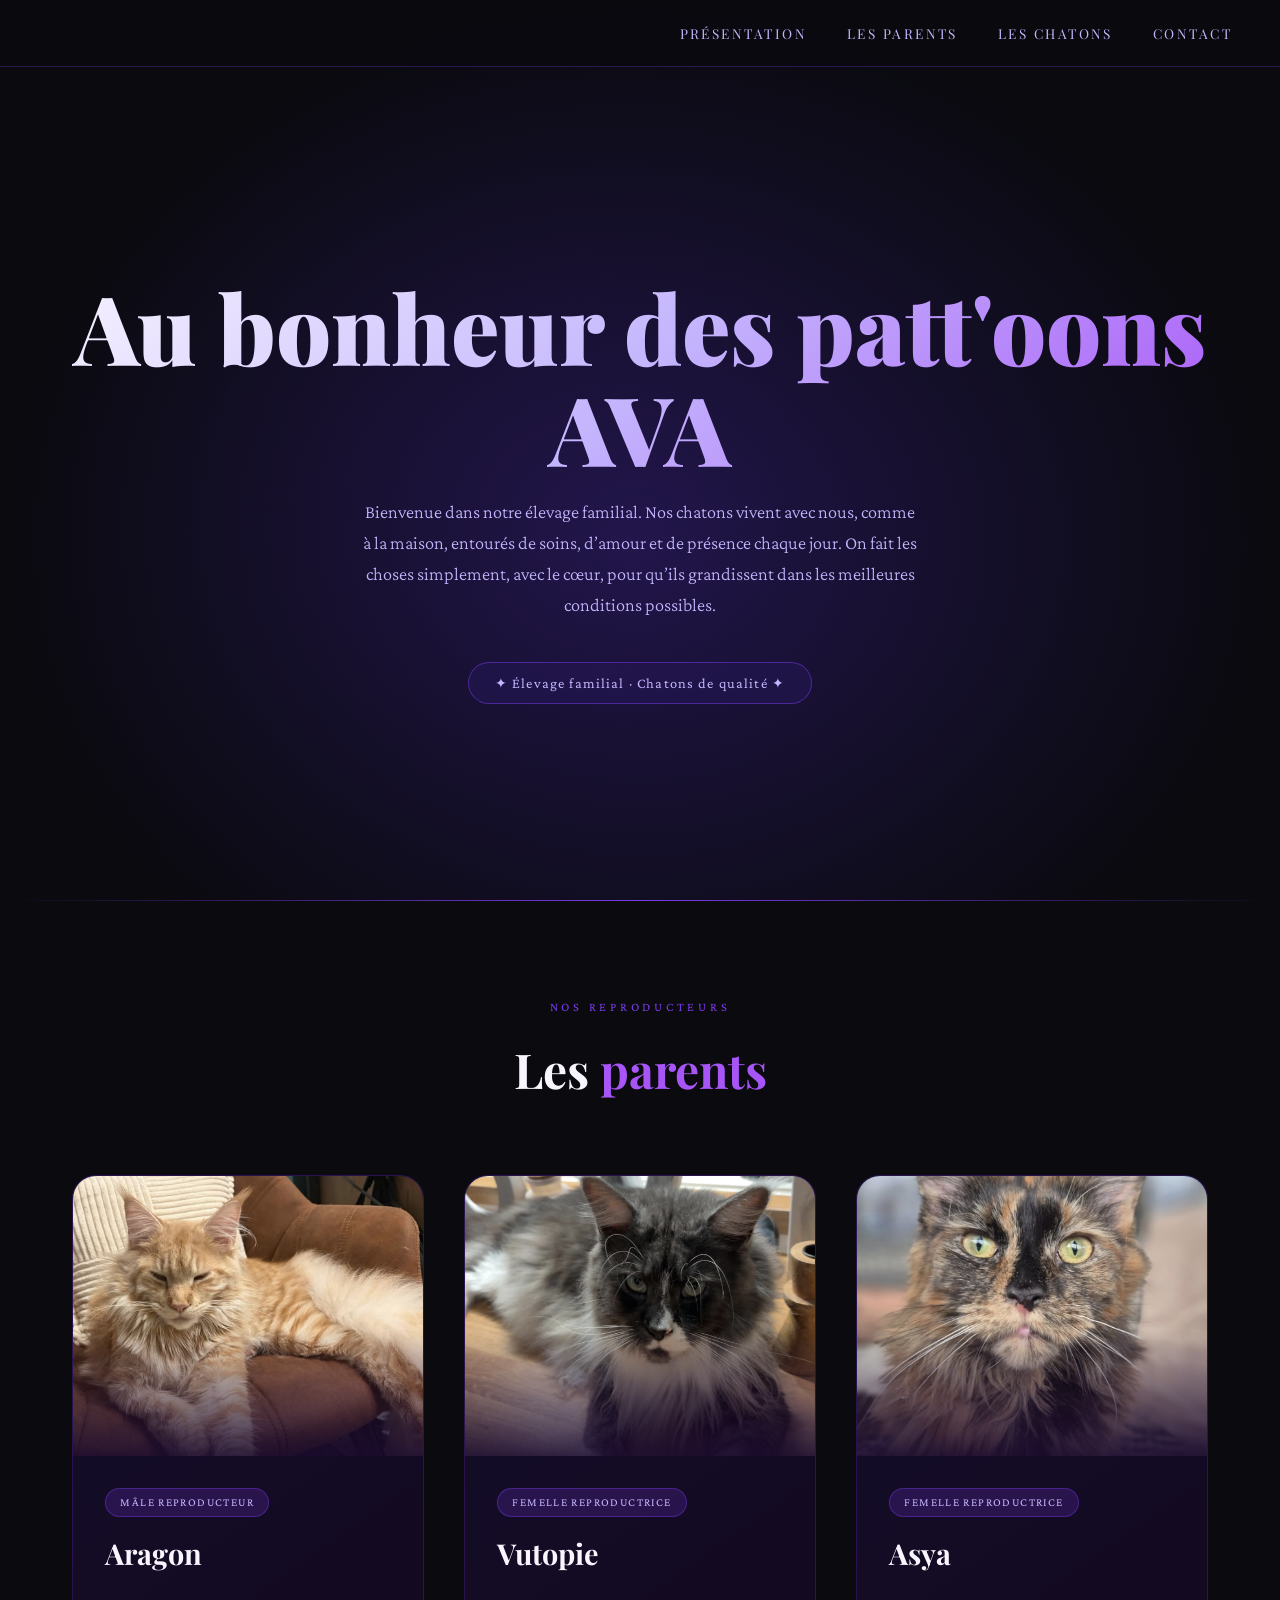
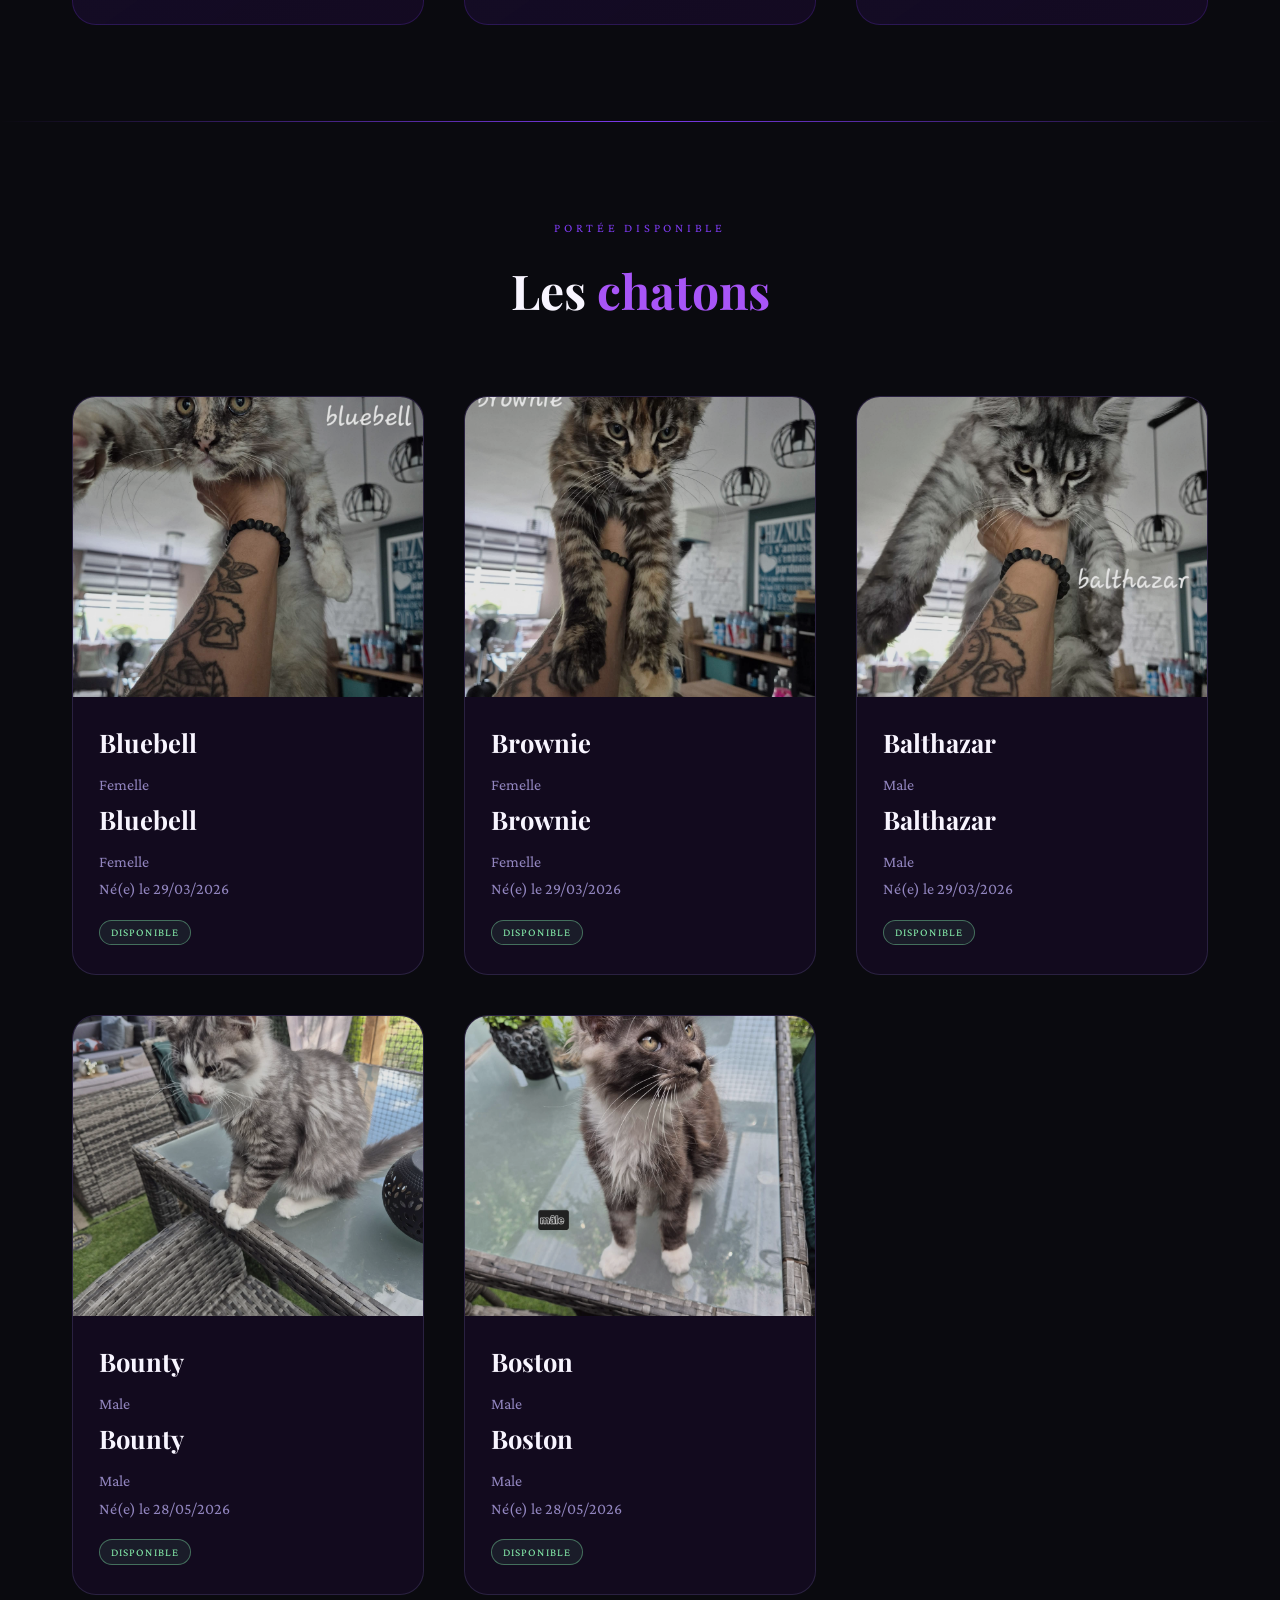
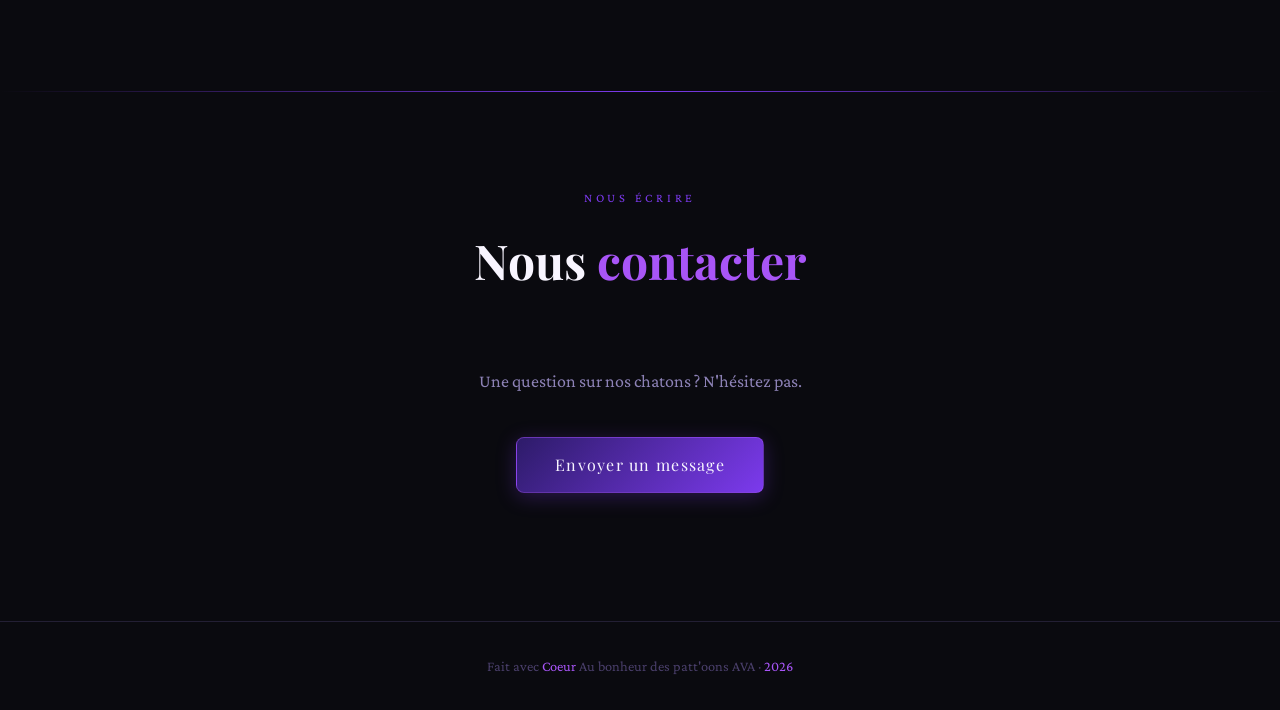
==== index.html @ d64a0ed8 "modif client" ====
<!DOCTYPE html>
<html lang="fr">
<head>
  <meta charset="utf-8">
  <meta name="viewport" content="width=device-width, initial-scale=1.0">
  <title>Au bonheur des patt'oons AVA</title>

  <link href="https://fonts.googleapis.com/css2?family=Playfair+Display:wght@700;900&family=Crimson+Pro:wght@300;400;600&display=swap" rel="stylesheet">
  <link rel="stylesheet" href="style.css">
</head>

<body>

  <header>
    <nav>
      <ul>
        <li><a href="#presentation">Présentation</a></li>
        <li><a href="#parents">Les parents</a></li>
        <li><a href="#chatons">Les chatons</a></li>
        <li><a href="#contact">Contact</a></li>
      </ul>
    </nav>
  </header>

  <section id="presentation" class="hero">
    <div class="hero-emoji"></div>
    <h1>Au bonheur des patt'oons AVA</h1>
    <p>Bienvenue dans notre élevage familial. Nos chatons vivent avec nous, comme à la maison, entourés de soins, d’amour et de présence chaque jour.
      On fait les choses simplement, avec le cœur, pour qu’ils grandissent dans les meilleures conditions possibles.</p>
    <div class="hero-badge">✦ Élevage familial · Chatons de qualité ✦</div>
  </section>

  <div class="separateur"></div>

  <section id="parents">
    <div class="section-wrapper">
      <div class="section-titre">
        <span class="eyebrow">Nos reproducteurs</span>
        <h2>Les <span>parents</span></h2>
      </div>

      <div class="grille-parents">

        <article class="card-parent">
          <div class="photo">
            <img src="images/aragon.jpg" alt="Aragon">
          </div>
          <div class="infos">
            <span class="badge-role">Mâle reproducteur</span>
            <h3>Aragon</h3>
          </div>
        </article>

        <article class="card-parent">
          <div class="photo">
            <img src="images/vutopie.jpg" alt="Vutopie">
          </div>
          <div class="infos">
            <span class="badge-role">Femelle reproductrice</span>
            <h3>Vutopie</h3>
          </div>
        </article>

        <article class="card-parent">
          <div class="photo">
            <img src="images/asya.jpg" alt="Asya">
          </div>
          <div class="infos">
            <span class="badge-role">Femelle reproductrice</span>
            <h3>Asya</h3>
          </div>
        </article>

      </div>
    </div>
  </section>

  <div class="separateur"></div>

  <section id="chatons">
    <div class="section-wrapper">
      <div class="section-titre">
        <span class="eyebrow">Portée disponible</span>
        <h2>Les <span>chatons</span></h2>
      </div>

      <div class="grille-chatons" id="chatons-container"></div>

    </div>
  </section>

  <div class="separateur"></div>

  <section id="contact">
    <div class="section-contact">
      <div class="section-titre">
        <span class="eyebrow">Nous écrire</span>
        <h2>Nous <span>contacter</span></h2>
      </div>

      <p>Une question sur nos chatons ? N'hésitez pas.</p>

      <a href="https://www.facebook.com/nessafitgirl" class="btn">
        Envoyer un message
      </a>
    </div>
  </section>

  <footer>
    Fait avec <span>Coeur</span> Au bonheur des patt'oons AVA · <span>2026</span>
    
  </footer>

 
  <script>
    fetch("./content/chatons.json")
      .then(res => {
        if (!res.ok) {
          throw new Error("Erreur HTTP : " + res.status);
        }
        return res.json();
      })
      .then(data => {

        console.log("JSON OK :", data);

        const container = document.getElementById("chatons-container");

        data.forEach(chaton => {

          container.innerHTML += `
            <article class="card-chaton">
              <div class="photo">
                <img src="${chaton.image}" alt="${chaton.nom}">
              </div>

              <div class="infos">
                <h3>${chaton.nom}</h3>

                <p class="genre">
                  ${chaton.sexe ? chaton.sexe : "Inconnu"}
                </p>
                <h3>${chaton.nom}</h3>

              <p class="genre">
                 ${chaton.sexe ? chaton.sexe : "Inconnu"}
              </p>

                <p class="date-naissance">
                Né(e) le ${chaton["datedenaissance"]}
              </p>

                <span class="badge-dispo ${chaton.statut === 'Disponible' ? 'disponible' : 'reserve'}">
                  ${chaton.statut}
                </span>
              </div>
            </article>
          `;
        });

      })
      .catch(err => {
        console.error("FETCH ERROR :", err);
      });
  </script>

</body>
</html>
---- style.css ----
:root {
  --noir: #0a0a0f;
  --violet-profond: #1a0a2e;
  --violet-mid: #2d1b69;
  --violet-vif: #7c3aed;
  --violet-clair: #a855f7;
  --violet-pale: #c4b5fd;
  --blanc: #f8f5ff;
  --gris-violet: #4a3f6b;
}

* { margin: 0; padding: 0; box-sizing: border-box; }

body {
  background-color: var(--noir);
  color: var(--blanc);
  font-family: 'Crimson Pro', serif;
  font-size: 18px;
  line-height: 1.7;
  overflow-x: hidden;
}


header {
  position: fixed;
  top: 0;
  width: 100%;
  z-index: 100;
  background: rgba(10,10,15,0.88);
  backdrop-filter: blur(12px);
  border-bottom: 1px solid rgba(124,58,237,0.3);

  padding: 1.1rem 3rem;
}

nav ul {
  list-style: none;
  display: flex;
  gap: 2.5rem;
  justify-content: flex-end;
}

nav a {
  color: var(--violet-pale);
  text-decoration: none;
  font-family: 'Playfair Display', serif;
  font-size: 0.85rem;
  letter-spacing: 0.18em;
  text-transform: uppercase;
  transition: color 0.3s;
  position: relative;
}

nav a::after {
  content: '';
  position: absolute;
  bottom: -4px; left: 0;
  width: 0; height: 1px;
  background: var(--violet-vif);
  transition: width 0.3s;
}

nav a:hover { color: var(--blanc); }
nav a:hover::after { width: 100%; }


.hero {
  min-height: 100vh;
  display: flex;
  flex-direction: column;
  align-items: center;
  justify-content: center;
  text-align: center;
  padding: 8rem 2rem 4rem;
  background:
    radial-gradient(ellipse at 50% 60%, rgba(45,27,105,0.65) 0%, var(--noir) 70%),
    radial-gradient(circle at 20% 30%, rgba(124,58,237,0.12) 0%, transparent 50%);
}

.hero-emoji {
  font-size: 3rem;
  margin-bottom: 1rem;
  animation: float 3s ease-in-out infinite;
}

@keyframes float {
  0%, 100% { transform: translateY(0); }
  50%       { transform: translateY(-10px); }
}

.hero h1 {
  font-family: 'Playfair Display', serif;
  font-size: clamp(2.8rem, 8vw, 6rem);
  font-weight: 900;
  line-height: 1.05;
  background: linear-gradient(135deg, var(--blanc) 0%, var(--violet-pale) 50%, var(--violet-clair) 100%);
  -webkit-background-clip: text;
  -webkit-text-fill-color: transparent;
  background-clip: text;
  margin-bottom: 1.2rem;
}

.hero p {
  max-width: 560px;
  color: var(--violet-pale);
  font-weight: 300;
  font-size: 1.15rem;
  margin-bottom: 2.5rem;
}

.hero-badge {
  border: 1px solid rgba(124,58,237,0.5);
  background: rgba(45,27,105,0.35);
  padding: 0.5rem 1.6rem;
  border-radius: 2rem;
  font-size: 0.9rem;
  color: var(--violet-pale);
  letter-spacing: 0.08em;
}


.separateur {
  width: 100%;
  height: 1px;
  background: linear-gradient(90deg, transparent, var(--violet-vif), transparent);
}


.section-wrapper {
  max-width: 1200px;
  margin: 0 auto;
  padding: 6rem 2rem;
}

.section-titre {
  text-align: center;
  margin-bottom: 4rem;
}

.eyebrow {
  display: block;
  font-size: 0.78rem;
  letter-spacing: 0.3em;
  text-transform: uppercase;
  color: var(--violet-vif);
  margin-bottom: 0.7rem;
}

.section-titre h2 {
  font-family: 'Playfair Display', serif;
  font-size: clamp(2rem, 4vw, 3rem);
  color: var(--blanc);
}

.section-titre h2 span { color: var(--violet-clair); }


.grille-parents {
  display: grid;
  grid-template-columns: repeat(auto-fit, minmax(320px, 1fr));
  gap: 2.5rem;
}
.photo {
  display: flex;
  justify-content: center;
  align-items: center;
  overflow: hidden;
}

.photo img {
  width: 100%;
  height: 100%;
  object-fit: cover;
  display: block;
}


.card-parent {
  background: linear-gradient(145deg, rgba(45,27,105,0.3), rgba(26,10,46,0.6));
  border: 1px solid rgba(124,58,237,0.22);
  border-radius: 1.5rem;
  overflow: hidden;
  transition: transform 0.4s, border-color 0.4s, box-shadow 0.4s;
  position: relative;
}

.card-parent::before {
  content: '';
  position: absolute;
  top: 0; left: 0; right: 0;
  height: 3px;
  background: linear-gradient(90deg, var(--violet-vif), var(--violet-clair), var(--violet-vif));
  opacity: 0;
  transition: opacity 0.4s;
}

.card-parent:hover {
  transform: translateY(-8px);
  border-color: rgba(168,85,247,0.5);
  box-shadow: 0 20px 60px rgba(124,58,237,0.22);
}

.card-parent:hover::before { opacity: 1; }

.card-parent .photo {
  width: 100%;
  height: 280px;
  overflow: hidden;
  position: relative;
}

.card-parent .photo img {
  width: 100%; height: 100%;
  object-fit: cover;
  transition: transform 0.6s, filter 0.6s;
  filter: saturate(0.8);
}

.card-parent:hover .photo img {
  transform: scale(1.06);
  filter: saturate(1);
}

.card-parent .photo::after {
  content: '';
  position: absolute;
  bottom: 0; left: 0; right: 0;
  height: 45%;
  background: linear-gradient(to top, rgba(26,10,46,0.9), transparent);
}

.card-parent .infos {
  padding: 1.8rem 2rem 2.2rem;
}

.badge-role {
  display: inline-block;
  background: rgba(124,58,237,0.2);
  border: 1px solid rgba(124,58,237,0.4);
  color: var(--violet-pale);
  font-size: 0.72rem;
  letter-spacing: 0.12em;
  text-transform: uppercase;
  padding: 0.25rem 0.9rem;
  border-radius: 2rem;
  margin-bottom: 0.7rem;
}

.card-parent h3 {
  font-family: 'Playfair Display', serif;
  font-size: 1.8rem;
  color: var(--blanc);
  margin-bottom: 0.7rem;
}

.card-parent p {
  color: rgba(196,181,253,0.72);
  font-size: 1rem;
  font-weight: 300;
}

/* GRILLE CHATONS */
.grille-chatons {
  display: grid;
  grid-template-columns: repeat(auto-fit, minmax(300px, 1fr));
  gap: 2.5rem;
}

/* CARD CHATON */
.card-chaton {
  background: rgba(26,10,46,0.5);
  border: 1px solid rgba(74,63,107,0.45);
  border-radius: 1.5rem;
  overflow: hidden;
  transition: transform 0.35s, border-color 0.35s, box-shadow 0.35s;
}

.card-chaton:hover {
  transform: translateY(-6px) scale(1.02);
  border-color: rgba(124,58,237,0.5);
  box-shadow: 0 14px 40px rgba(124,58,237,0.18);
}

.card-chaton .photo {
  width: 100%;
  height: 300px;
  overflow: hidden;
}

.card-chaton .photo img {
  width: 100%;
  height: 100%;
  object-fit: cover;
  transition: transform 0.5s, filter 0.5s;
  filter: saturate(0.75) brightness(0.9);
}

.card-chaton:hover .photo img {
  transform: scale(1.09);
  filter: saturate(1) brightness(1);
}

.card-chaton .infos {
  padding: 1.5rem 1.6rem 1.8rem;
}

.card-chaton h3 {
  font-family: 'Playfair Display', serif;
  font-size: 1.6rem;
  color: var(--blanc);
  margin-bottom: 0.4rem;
}

.card-chaton .genre {
  color: rgba(196,181,253,0.72);
  font-size: 1rem;
}

.card-chaton .date-naissance {
  color: rgba(196,181,253,0.72);
  font-size: 1rem;
  margin-bottom: 0.8rem;
}

.badge-dispo {
  display: inline-block;
  font-size: 0.7rem;
  letter-spacing: 0.1em;
  text-transform: uppercase;
  padding: 0.15rem 0.7rem;
  border-radius: 2rem;
  border: 1px solid;
}

.badge-dispo.disponible {
  color: #86efac;
  border-color: rgba(134,239,172,0.4);
  background: rgba(134,239,172,0.08);
}

.badge-dispo.reserve {
  color: var(--violet-pale);
  border-color: rgba(196,181,253,0.3);
  background: rgba(124,58,237,0.1);
}

/* CONTACT */
.section-contact {
  text-align: center;
  max-width: 620px;
  margin: 0 auto;
  padding: 6rem 2rem 8rem;
}

.section-contact p {
  color: rgba(196,181,253,0.7);
  margin-bottom: 2.5rem;
}

.btn {
  display: inline-block;
  padding: 0.85rem 2.4rem;
  background: linear-gradient(135deg, var(--violet-mid), var(--violet-vif));
  color: var(--blanc);
  text-decoration: none;
  font-family: 'Playfair Display', serif;
  font-size: 1rem;
  letter-spacing: 0.08em;
  border-radius: 0.5rem;
  border: 1px solid rgba(168,85,247,0.4);
  transition: all 0.3s;
  box-shadow: 0 4px 20px rgba(124,58,237,0.28);
}

.btn:hover {
  background: linear-gradient(135deg, var(--violet-vif), var(--violet-clair));
  box-shadow: 0 8px 30px rgba(124,58,237,0.45);
  transform: translateY(-2px);
}

/* FOOTER */
footer {
  border-top: 1px solid rgba(74,63,107,0.4);
  text-align: center;
  padding: 2rem;
  color: var(--gris-violet);
  font-size: 0.9rem;
}

footer span { color: var(--violet-clair); }


@media (max-width: 768px) {

  /* HEADER */
  header {
    padding: 0.8rem 1rem;
  }

  nav ul {
    justify-content: center;
    flex-wrap: wrap;
    gap: 0.8rem 1.2rem;
  }

  nav a {
    font-size: 0.7rem;
    letter-spacing: 0.1em;
  }


  /* HERO */
  .hero {
    min-height: 100svh;
    padding: 7rem 1.2rem 3rem;
  }

  .hero h1 {
    font-size: clamp(2.3rem, 11vw, 4rem);
  }

  .hero p {
    max-width: 100%;
    font-size: 1rem;
    line-height: 1.6;
  }

  .hero-badge {
    font-size: 0.75rem;
    padding: 0.45rem 1rem;
  }


  /* SECTIONS */
  .section-wrapper {
    padding: 4rem 1.2rem;
  }

  .section-titre {
    margin-bottom: 2.5rem;
  }

  .section-titre h2 {
    font-size: 2.2rem;
  }


  /* PARENTS */
  .grille-parents {
    grid-template-columns: 1fr;
    gap: 1.8rem;
  }

  .card-parent .photo {
    height: 280px;
  }

  .card-parent .infos {
    padding: 1.4rem 1.5rem 1.7rem;
  }


  /* CHATONS */
  .grille-chatons {
    grid-template-columns: 1fr;
    gap: 2rem;
  }

  .card-chaton {
    width: 100%;
  }

  .card-chaton .photo {
    height: 300px;
  }

  .card-chaton .infos {
    padding: 1.4rem 1.5rem 1.7rem;
  }

  .card-chaton h3 {
    font-size: 1.5rem;
  }


  /* CONTACT */
  .section-contact {
    padding: 4rem 1.2rem 6rem;
  }

  .section-contact p {
    font-size: 1rem;
  }

  .btn {
    width: 100%;
    max-width: 320px;
    padding: 0.85rem 1.5rem;
  }


  /* FOOTER */
  footer {
    padding: 1.5rem 1rem;
    font-size: 0.8rem;
  }
}
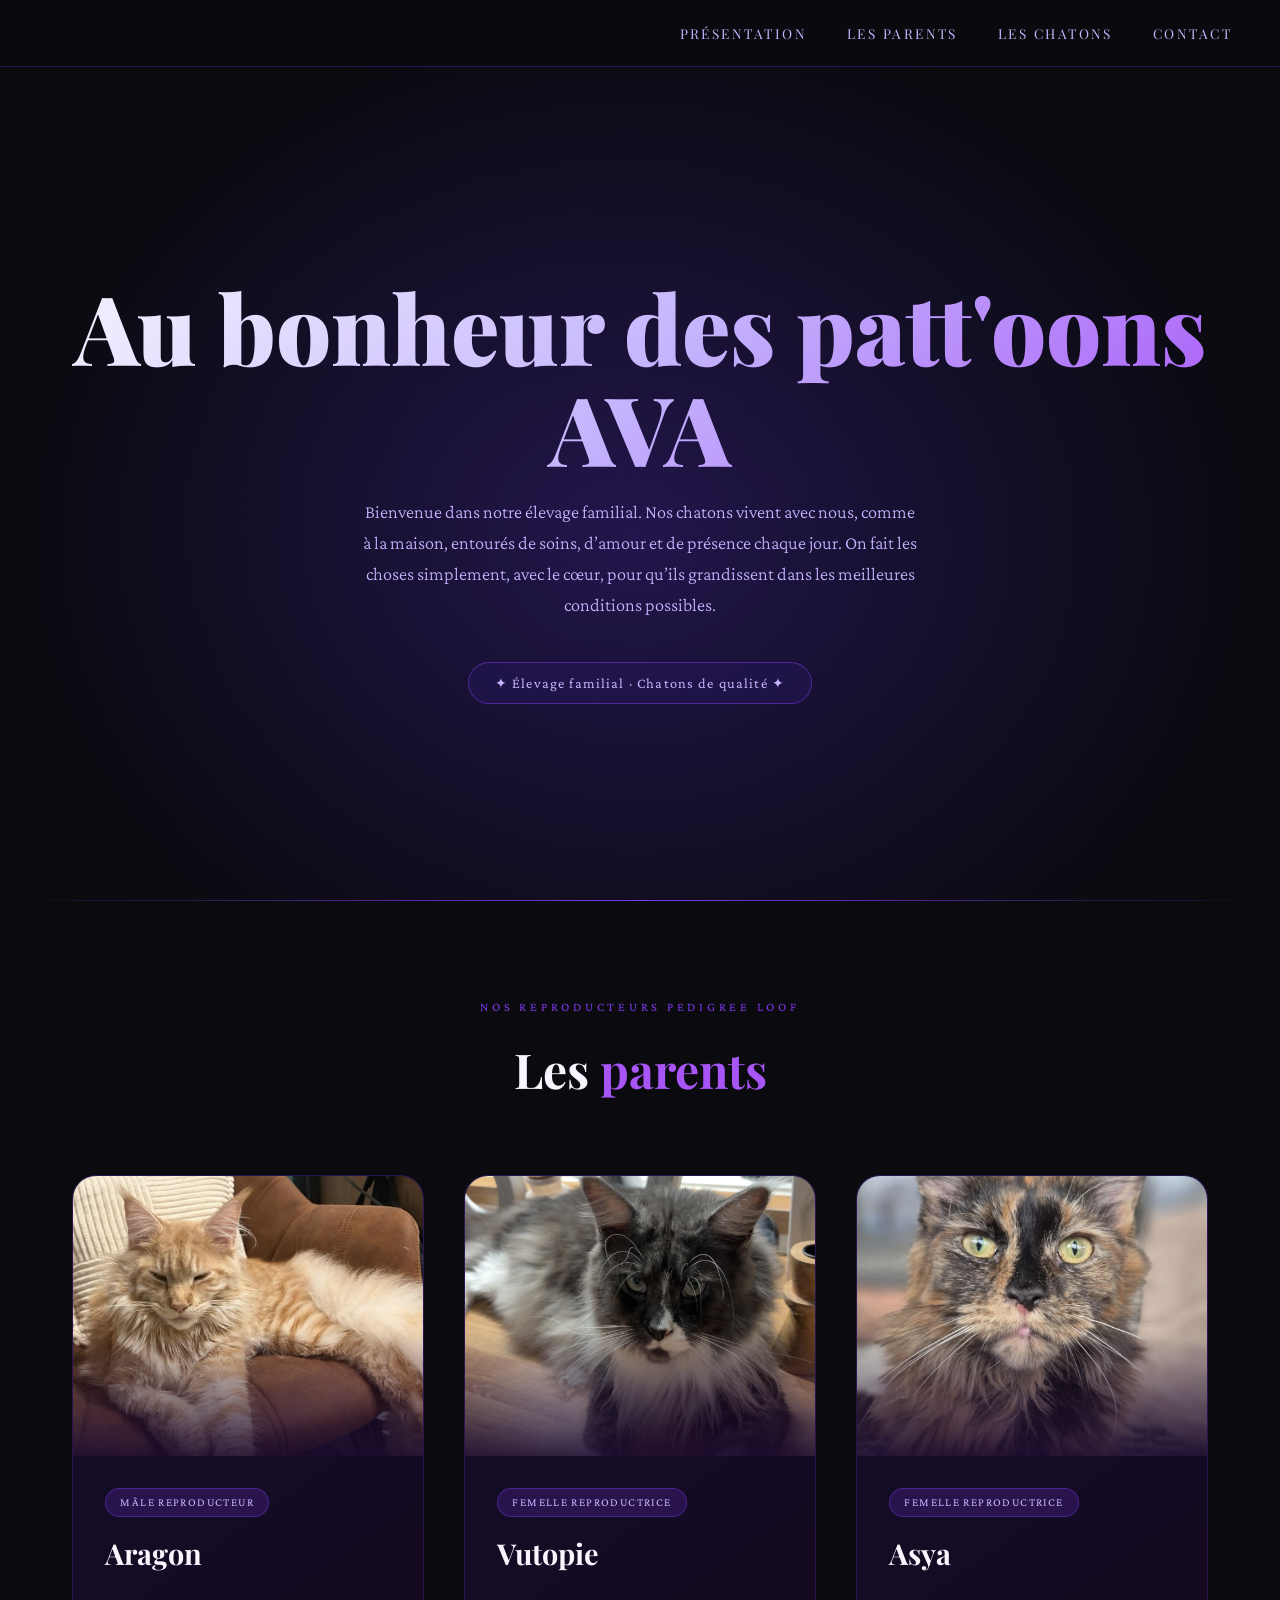
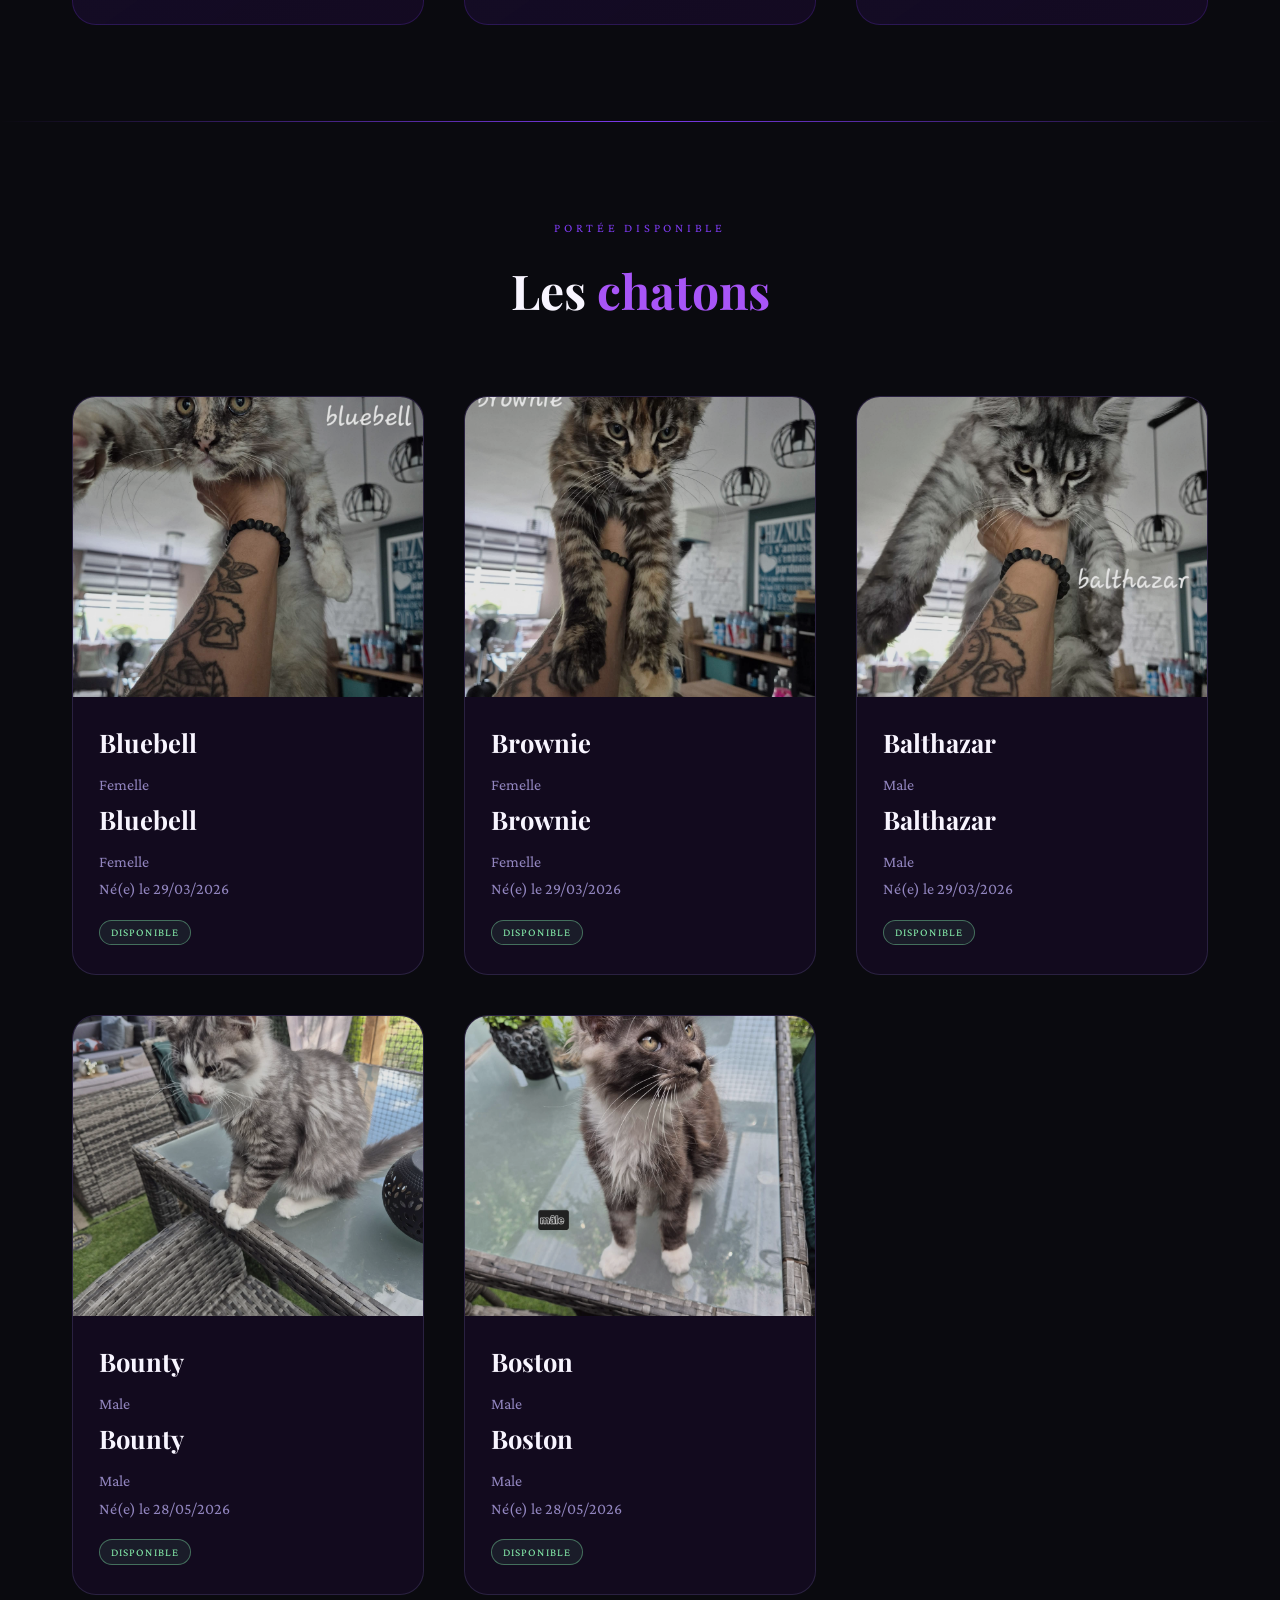
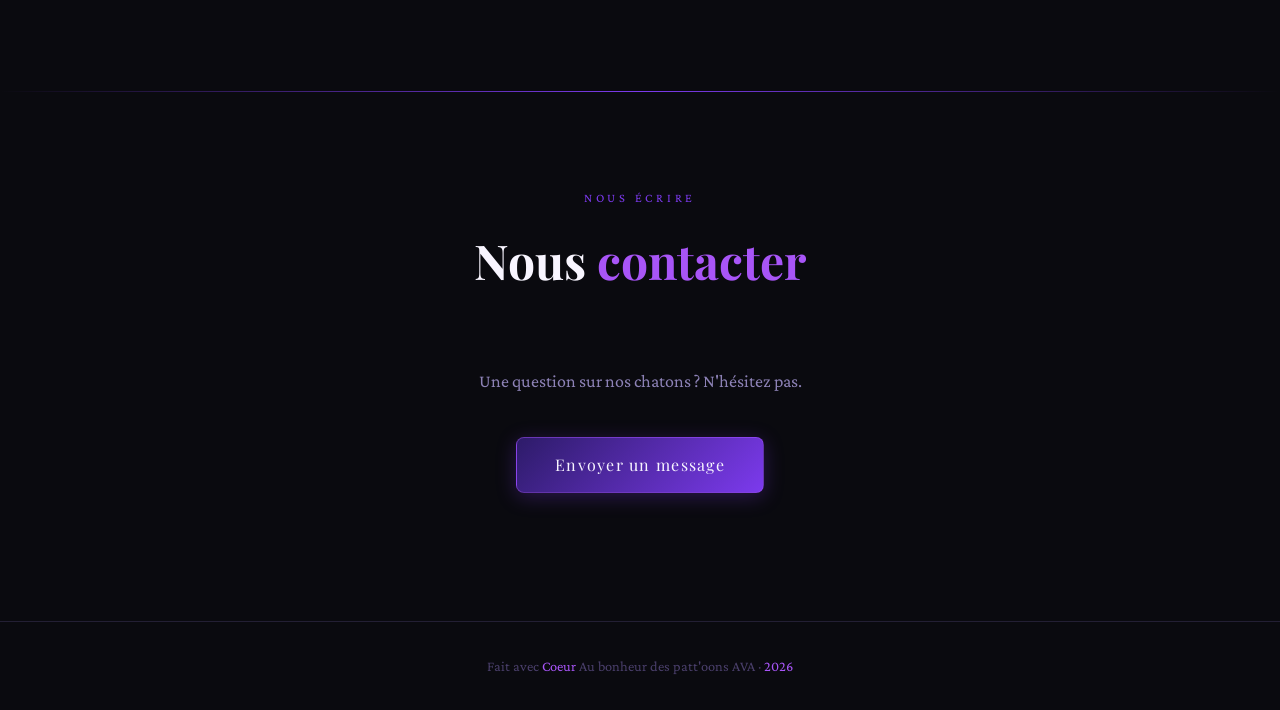
==== commit 2fcc08e1: "ajout du pedigree loof" ====
--- a/index.html
+++ b/index.html
@@ -35,7 +35,7 @@
   <section id="parents">
     <div class="section-wrapper">
       <div class="section-titre">
-        <span class="eyebrow">Nos reproducteurs</span>
+        <span class="eyebrow">Nos reproducteurs pedigree LOOF</span>
         <h2>Les <span>parents</span></h2>
       </div>
 
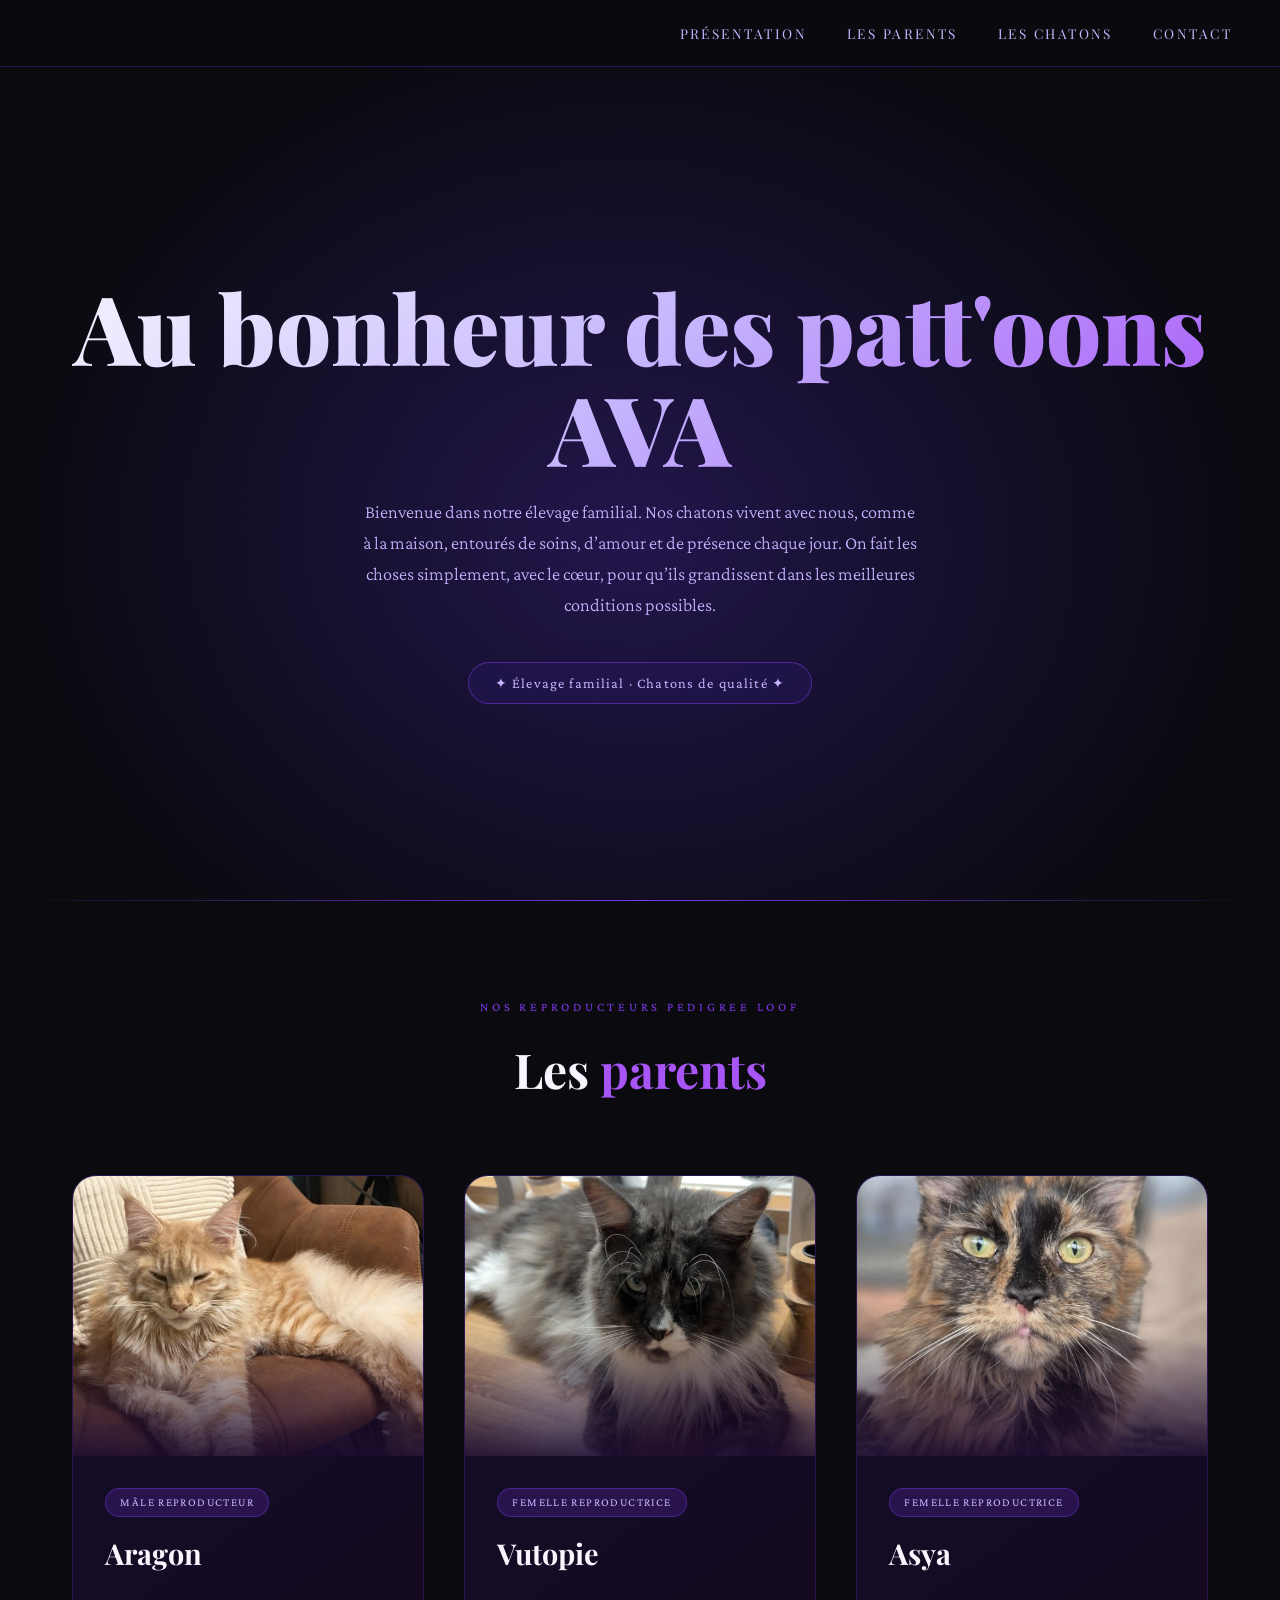
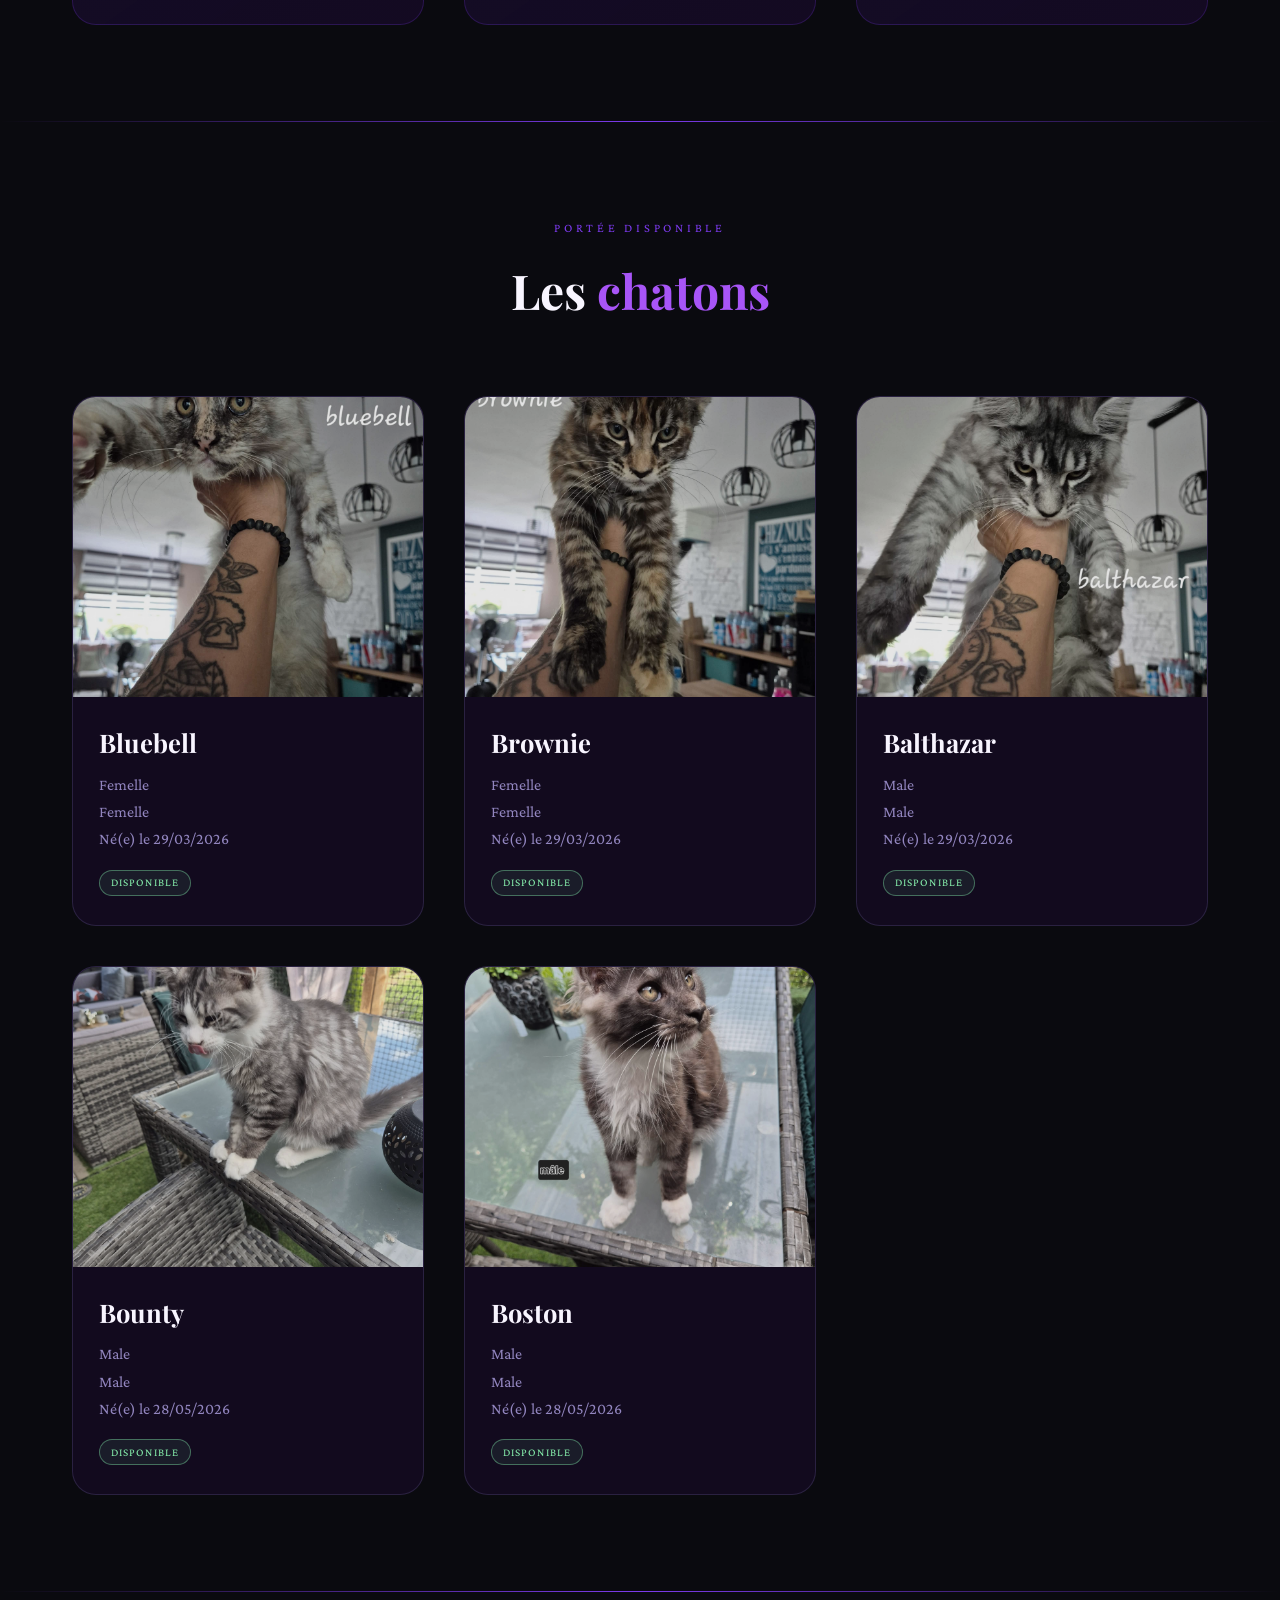
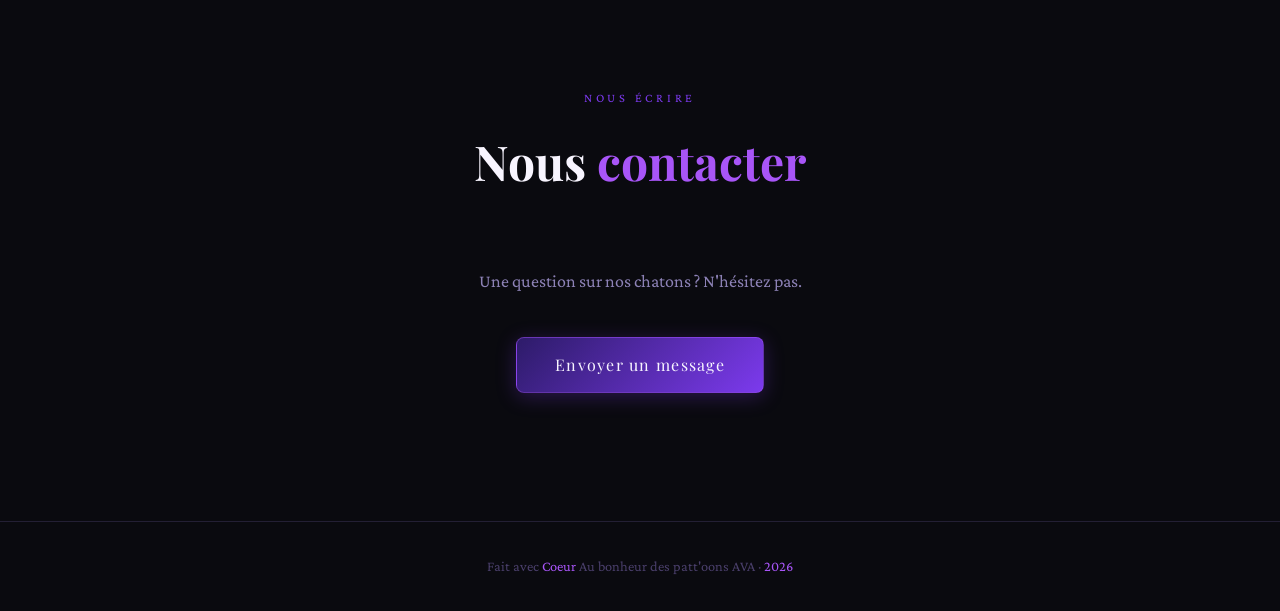
==== commit 62060676: "rectification" ====
--- a/index.html
+++ b/index.html
@@ -140,7 +140,7 @@
                 <p class="genre">
                   ${chaton.sexe ? chaton.sexe : "Inconnu"}
                 </p>
-                <h3>${chaton.nom}</h3>
+                
 
               <p class="genre">
                  ${chaton.sexe ? chaton.sexe : "Inconnu"}
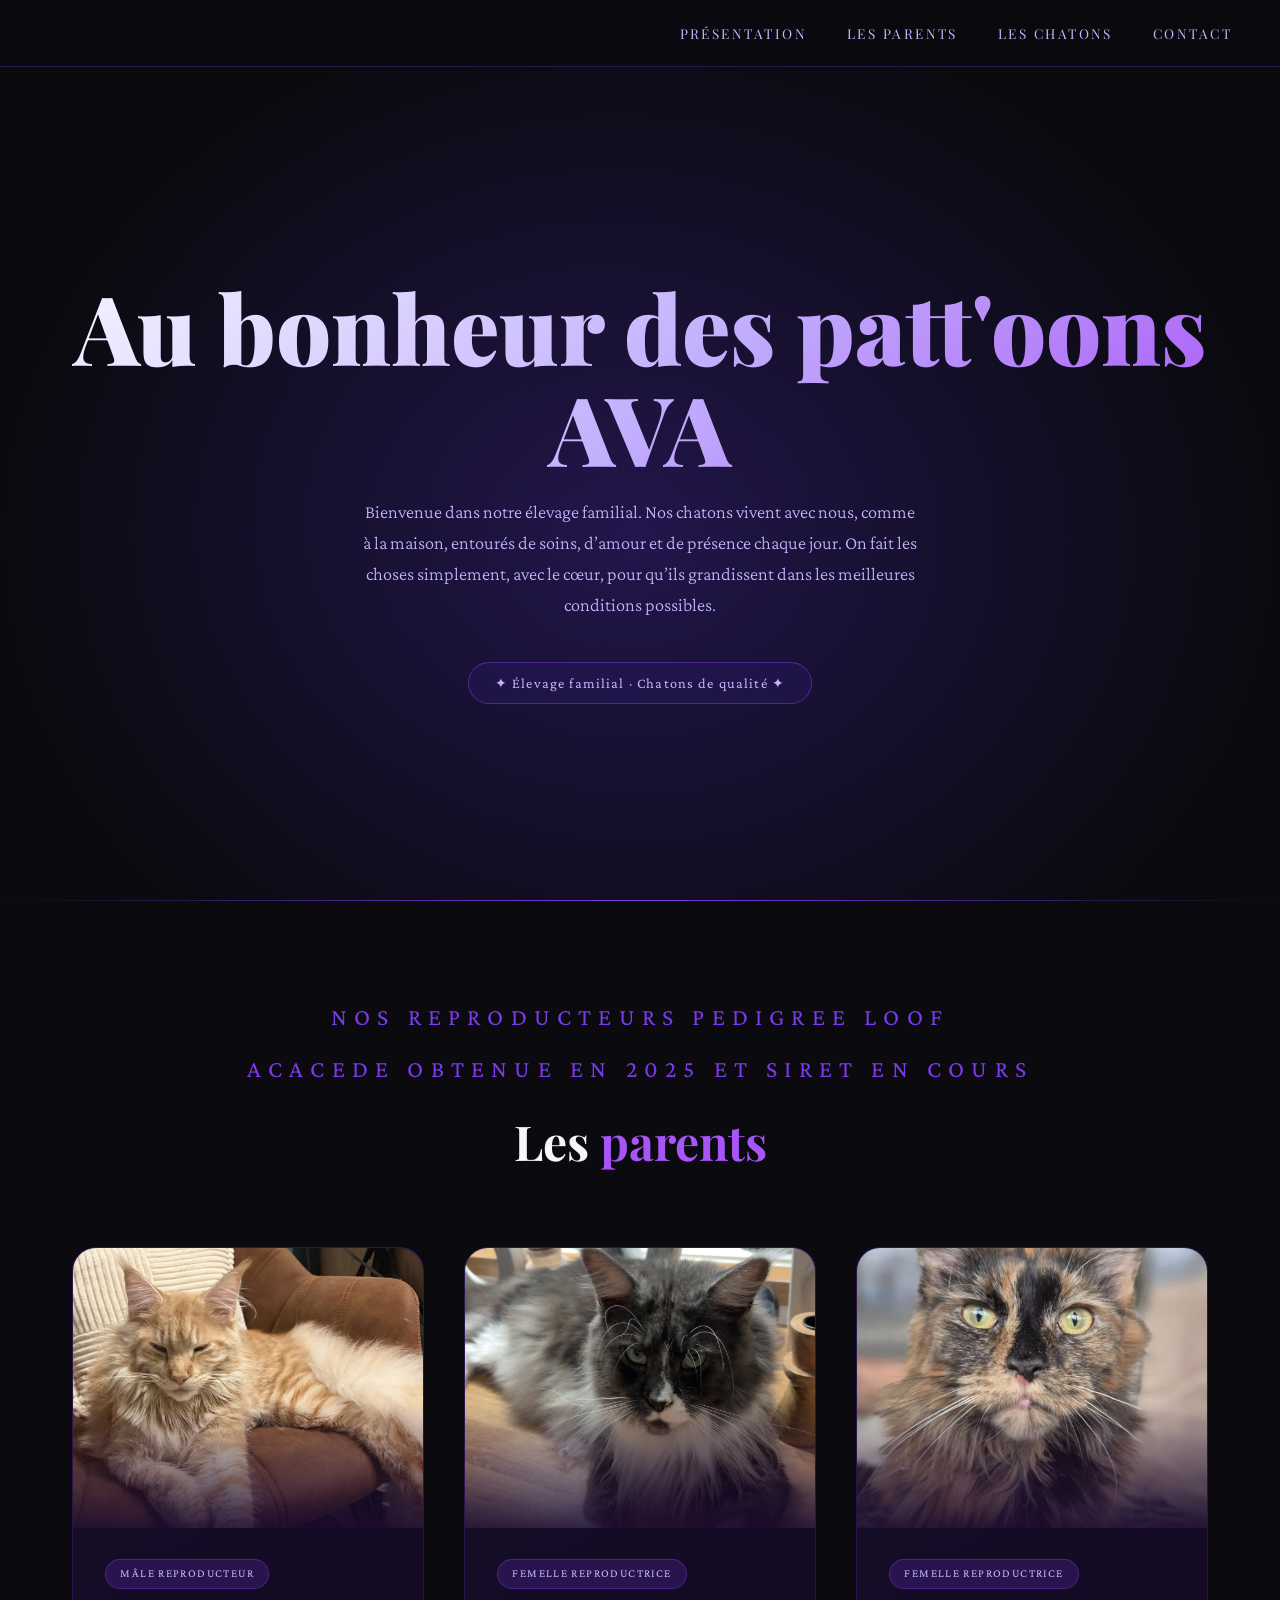
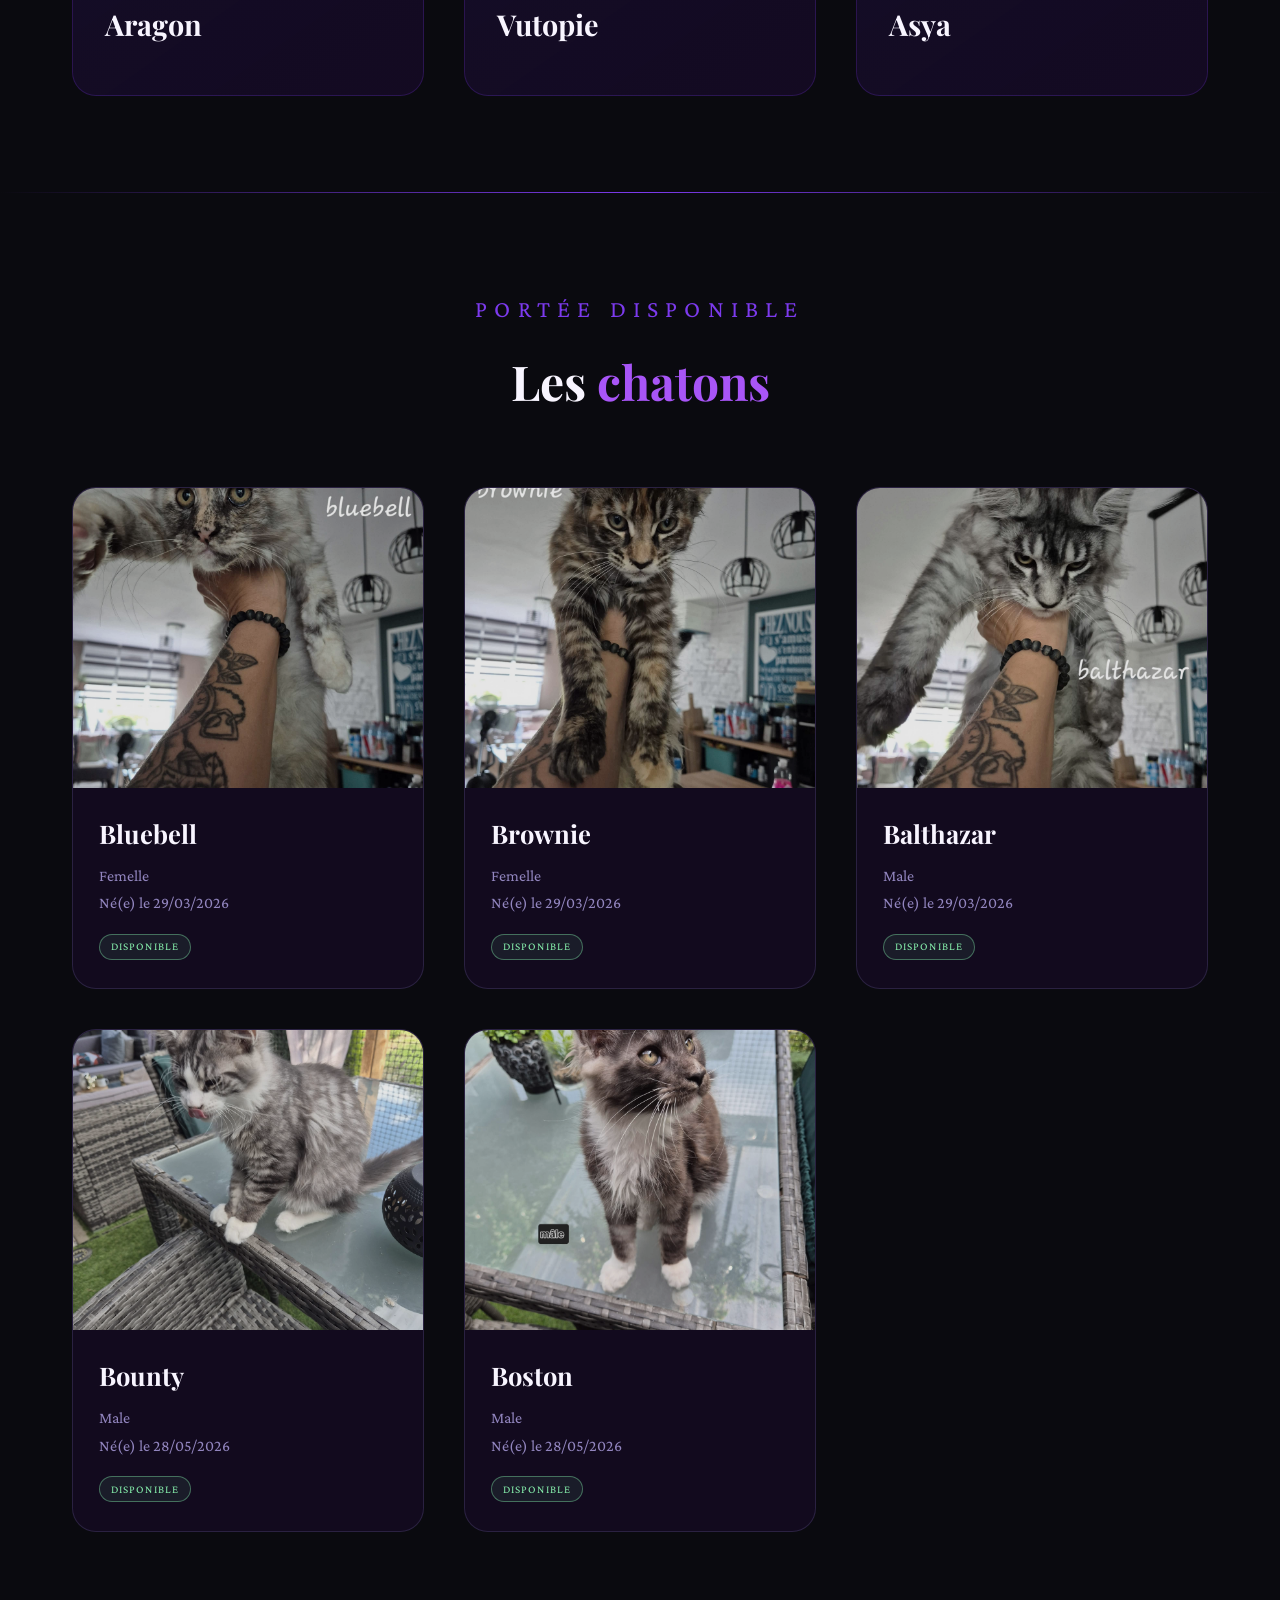
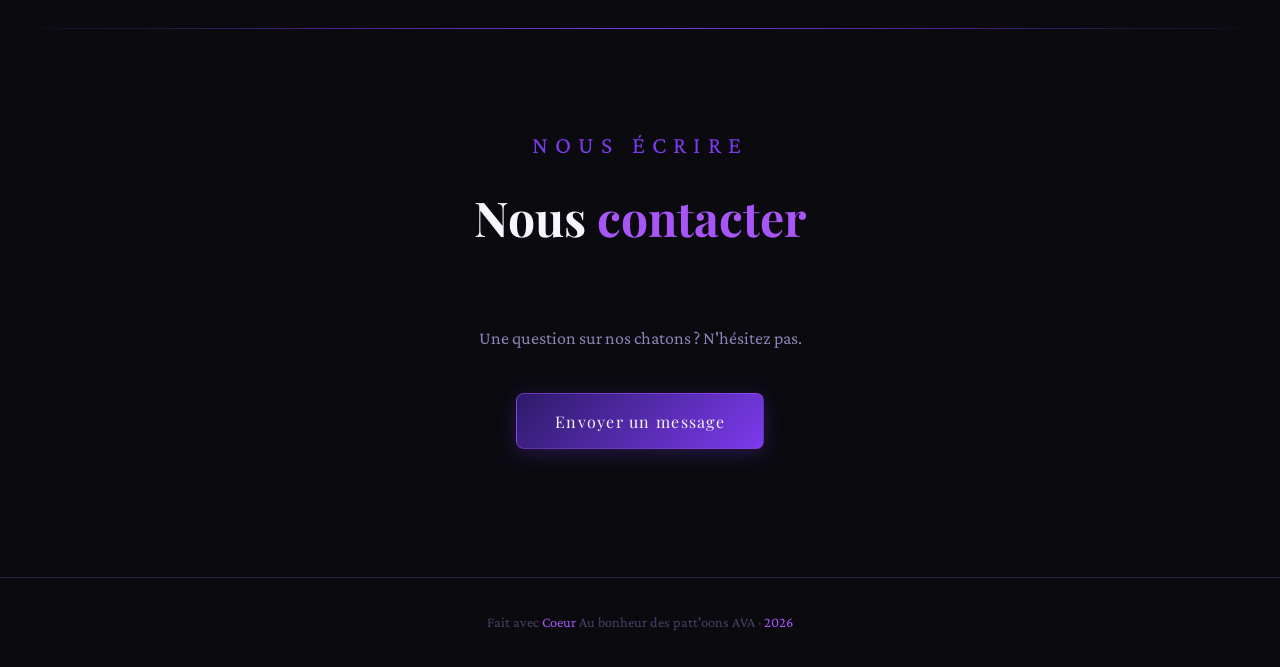
==== commit ded05d3c: "ajout siret et acamet plus corerction affichage double" ====
--- a/index.html
+++ b/index.html
@@ -36,6 +36,7 @@
     <div class="section-wrapper">
       <div class="section-titre">
         <span class="eyebrow">Nos reproducteurs pedigree LOOF</span>
+        <span class="eyebrow"> Acacede obtenue en 2025 et SIRET en cours</span>
         <h2>Les <span>parents</span></h2>
       </div>
 
@@ -137,10 +138,7 @@
               <div class="infos">
                 <h3>${chaton.nom}</h3>
 
-                <p class="genre">
-                  ${chaton.sexe ? chaton.sexe : "Inconnu"}
-                </p>
-                
+               
 
               <p class="genre">
                  ${chaton.sexe ? chaton.sexe : "Inconnu"}
--- a/style.css
+++ b/style.css
@@ -139,7 +139,7 @@
 
 .eyebrow {
   display: block;
-  font-size: 0.78rem;
+  font-size: 1.50rem;
   letter-spacing: 0.3em;
   text-transform: uppercase;
   color: var(--violet-vif);
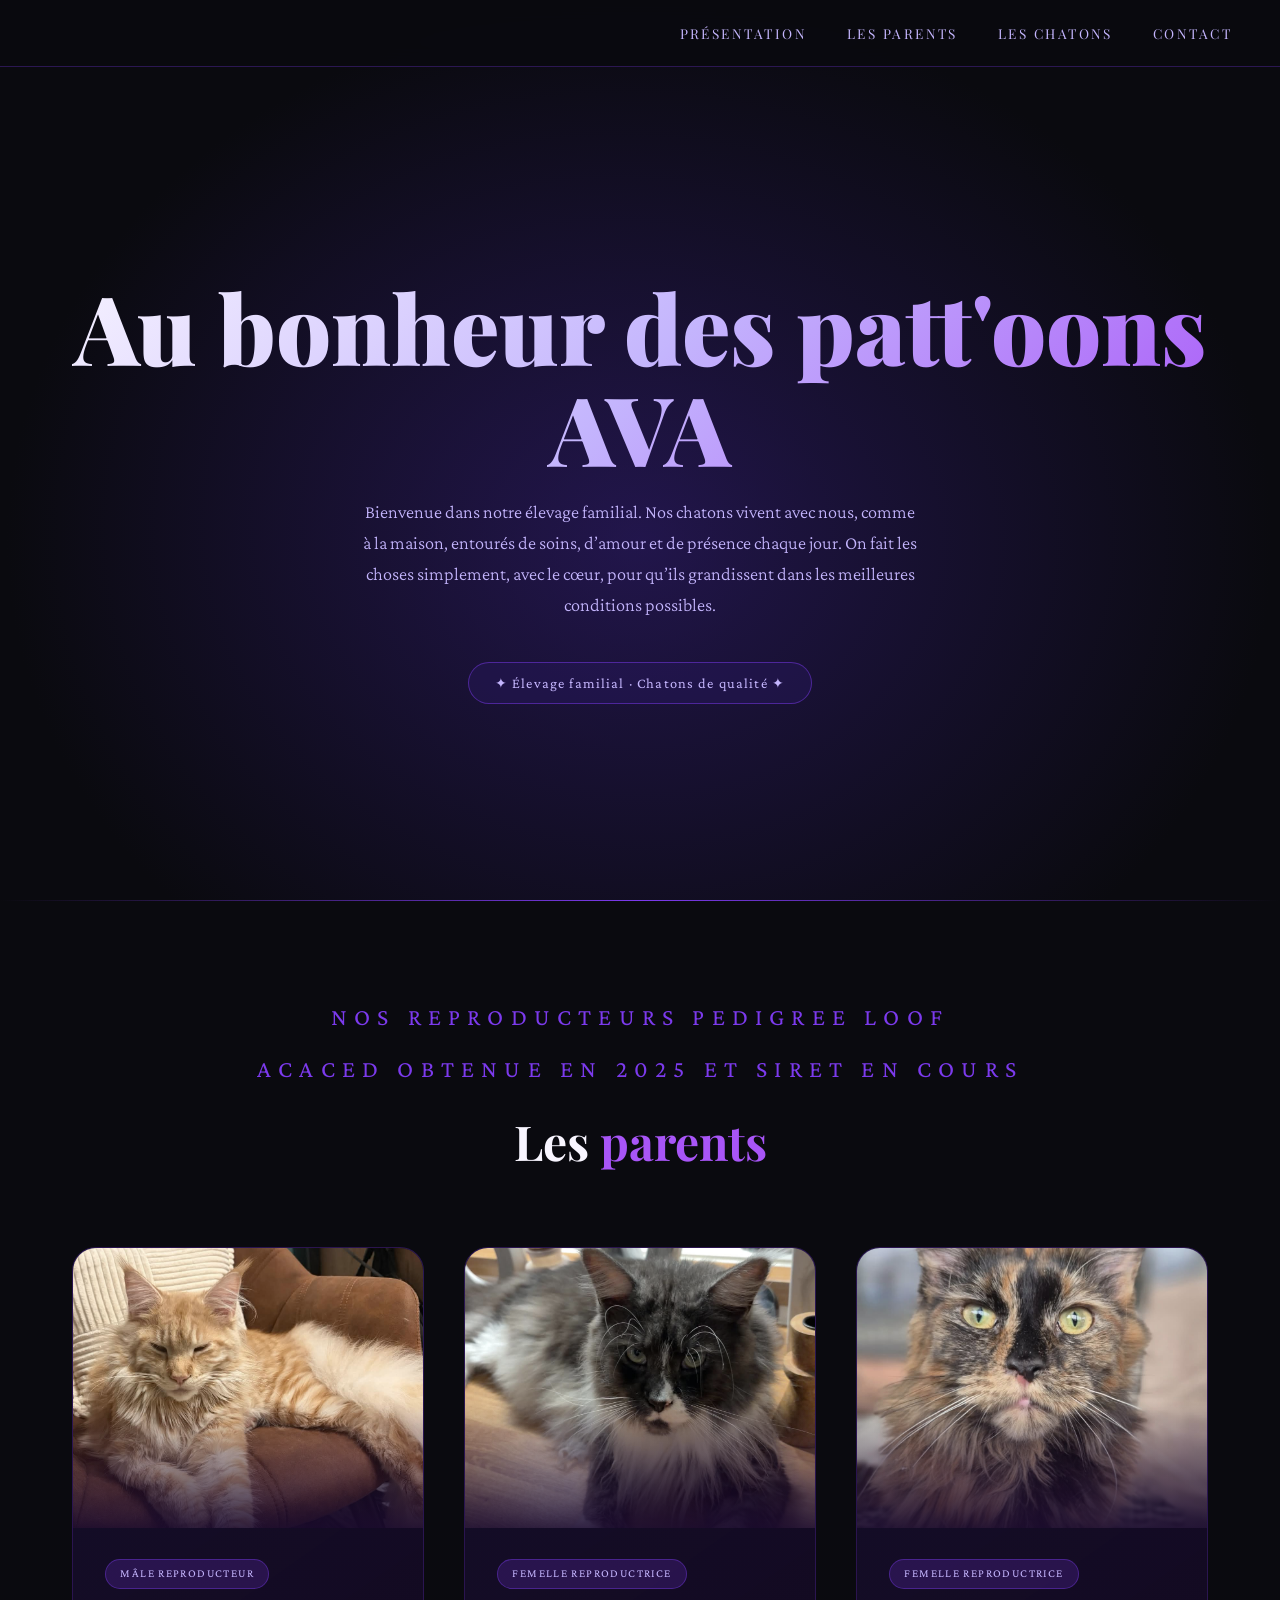
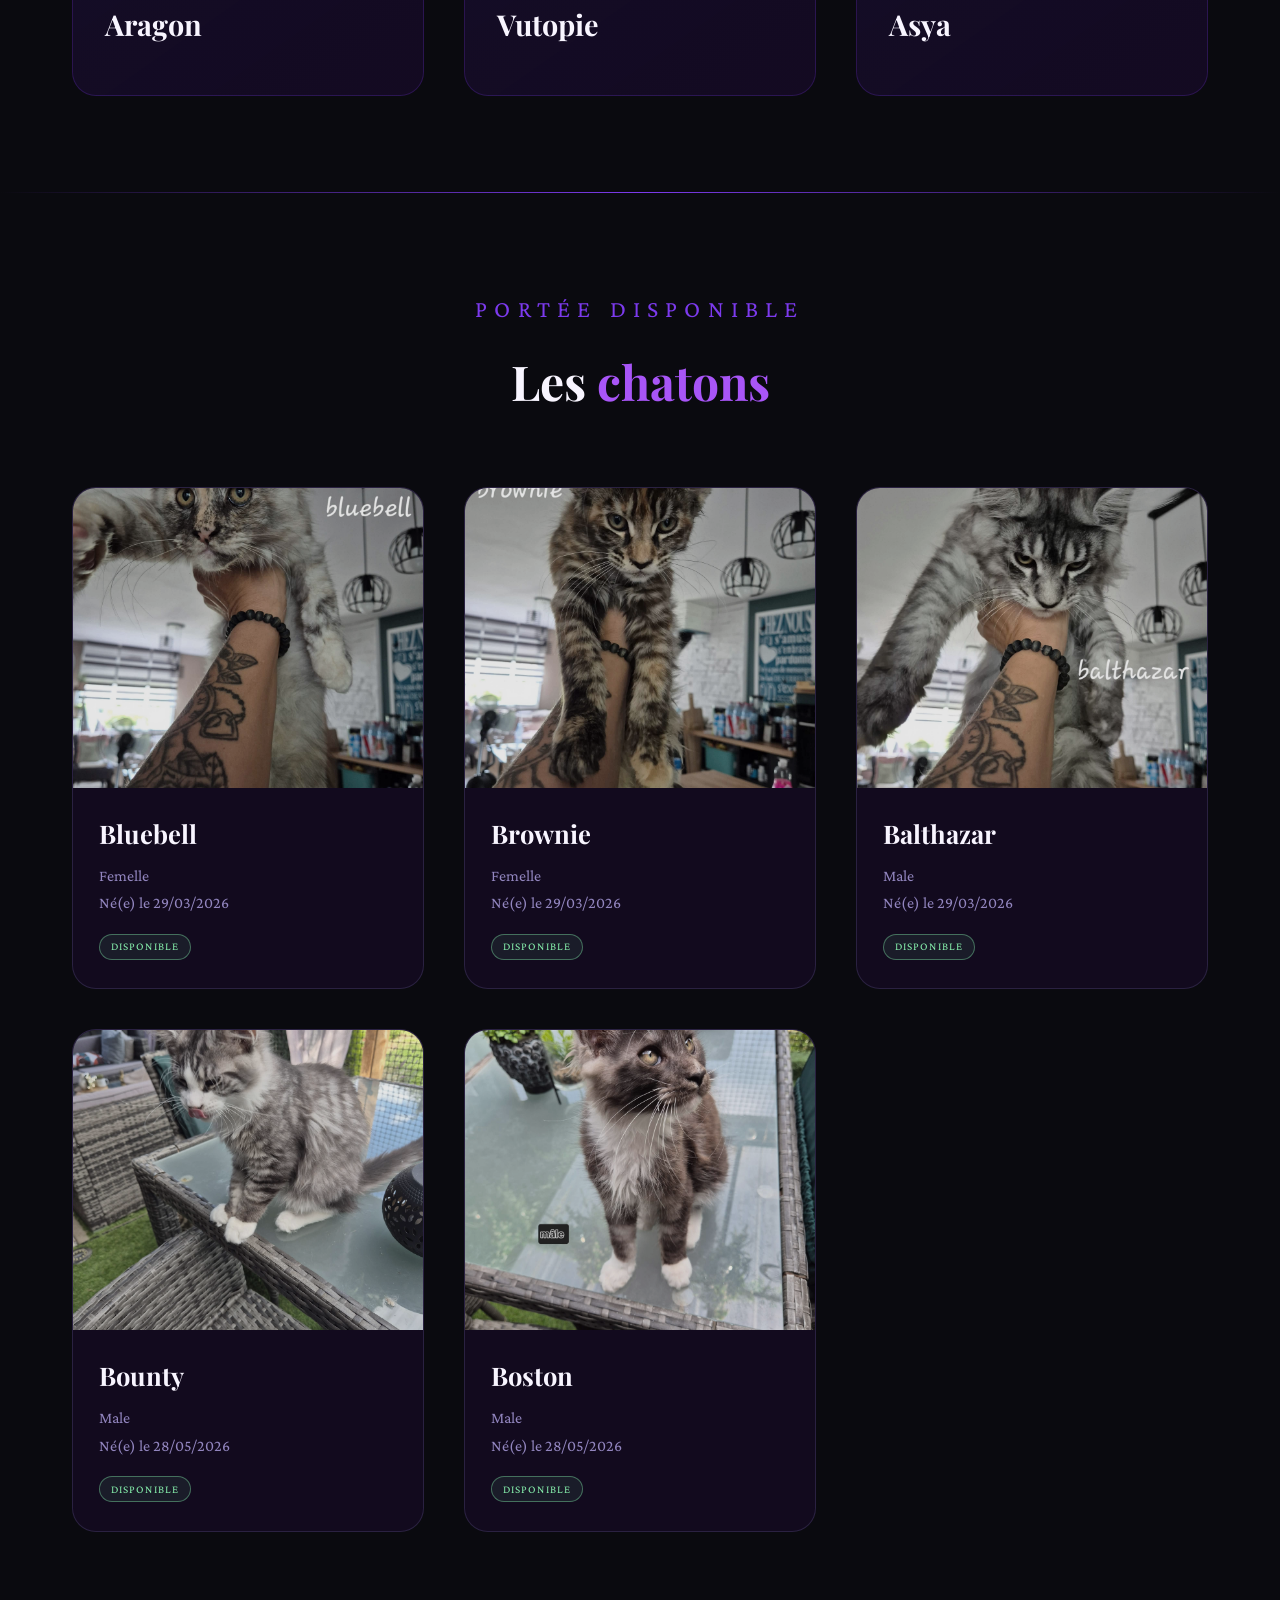
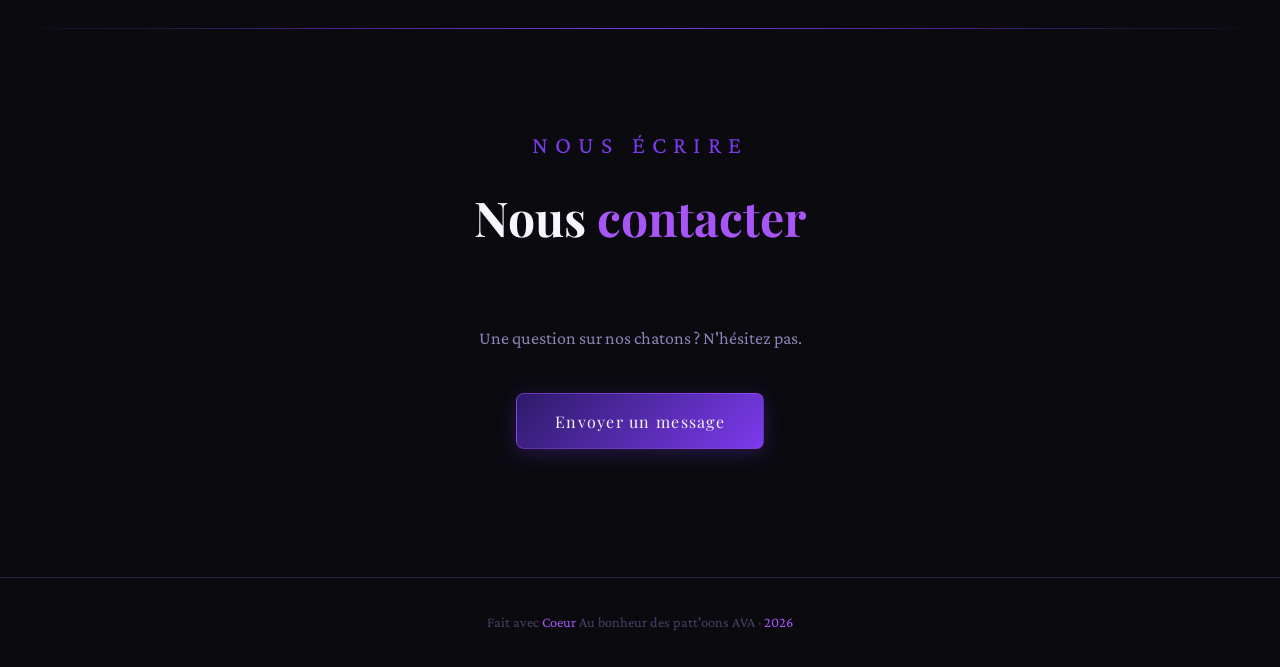
==== commit a633686f: "acaced" ====
--- a/index.html
+++ b/index.html
@@ -36,7 +36,7 @@
     <div class="section-wrapper">
       <div class="section-titre">
         <span class="eyebrow">Nos reproducteurs pedigree LOOF</span>
-        <span class="eyebrow"> Acacede obtenue en 2025 et SIRET en cours</span>
+        <span class="eyebrow"> Acaced obtenue en 2025 et SIRET en cours</span>
         <h2>Les <span>parents</span></h2>
       </div>
 
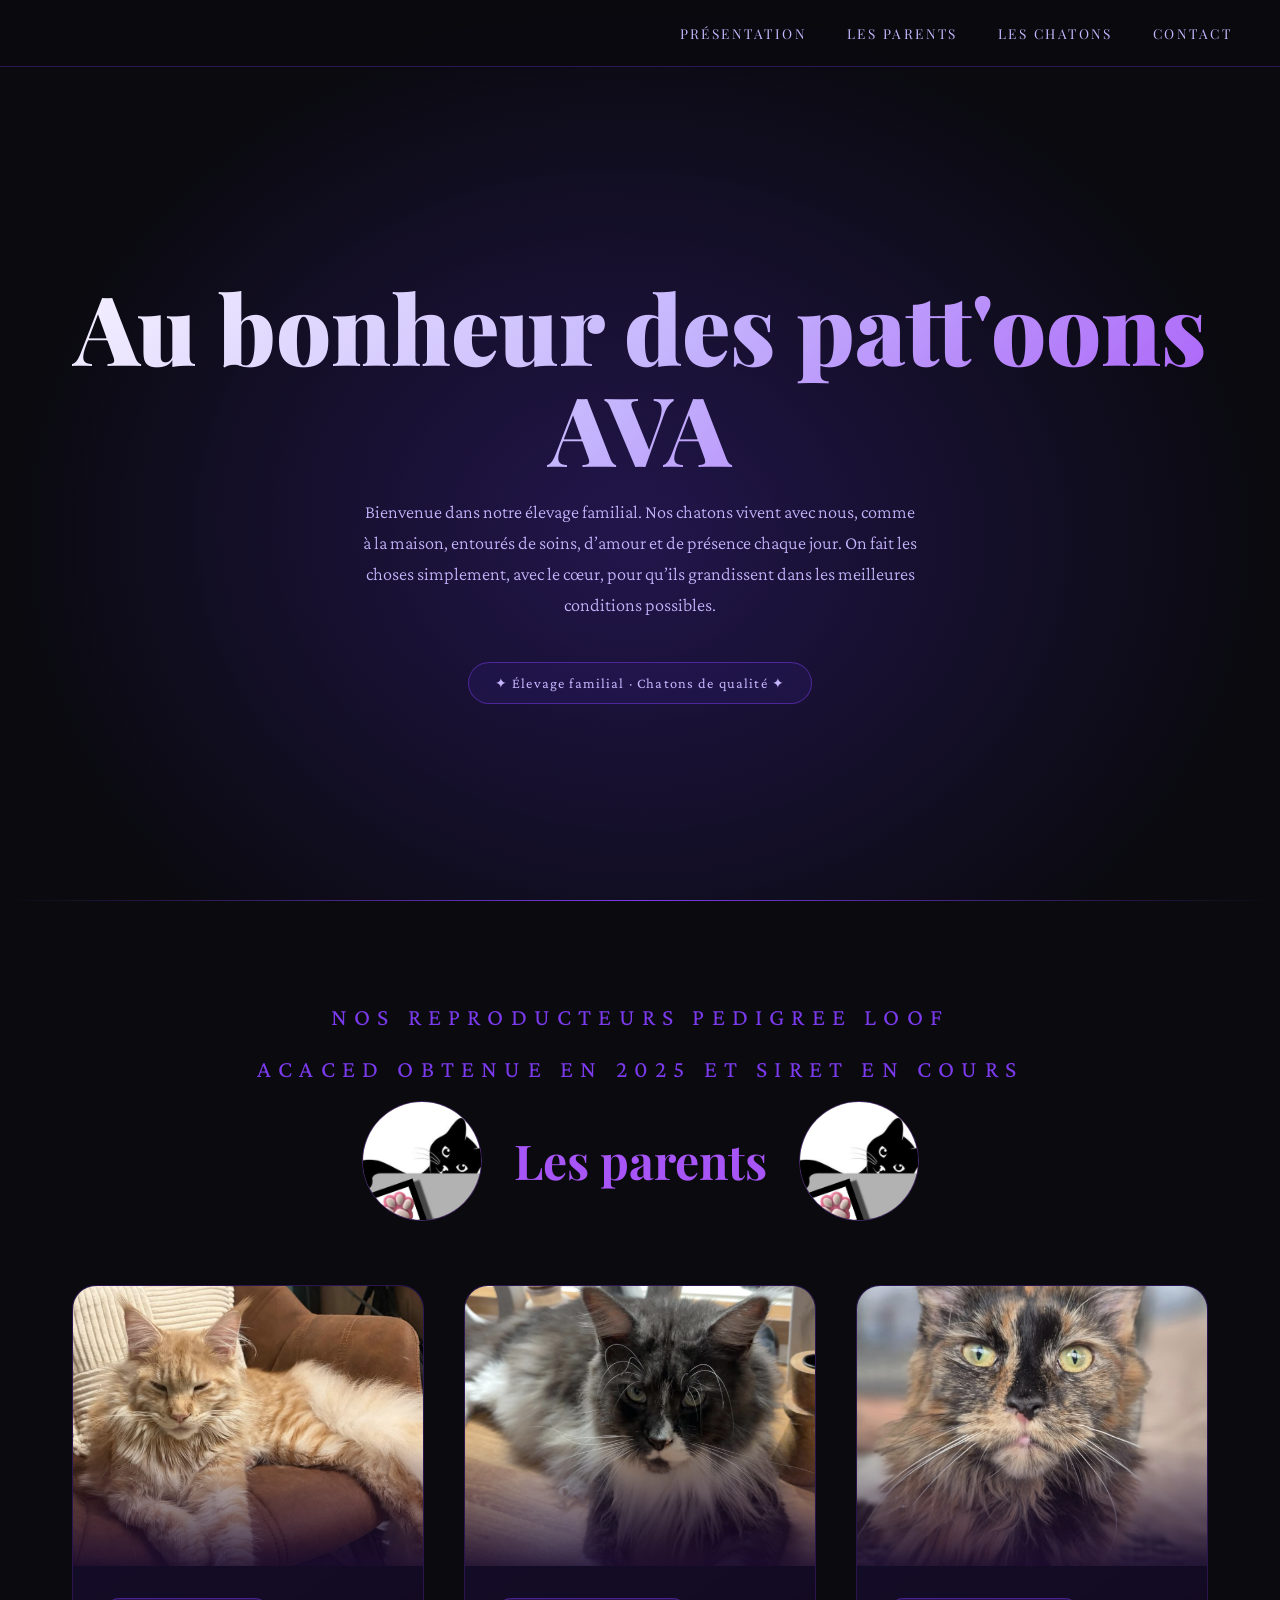
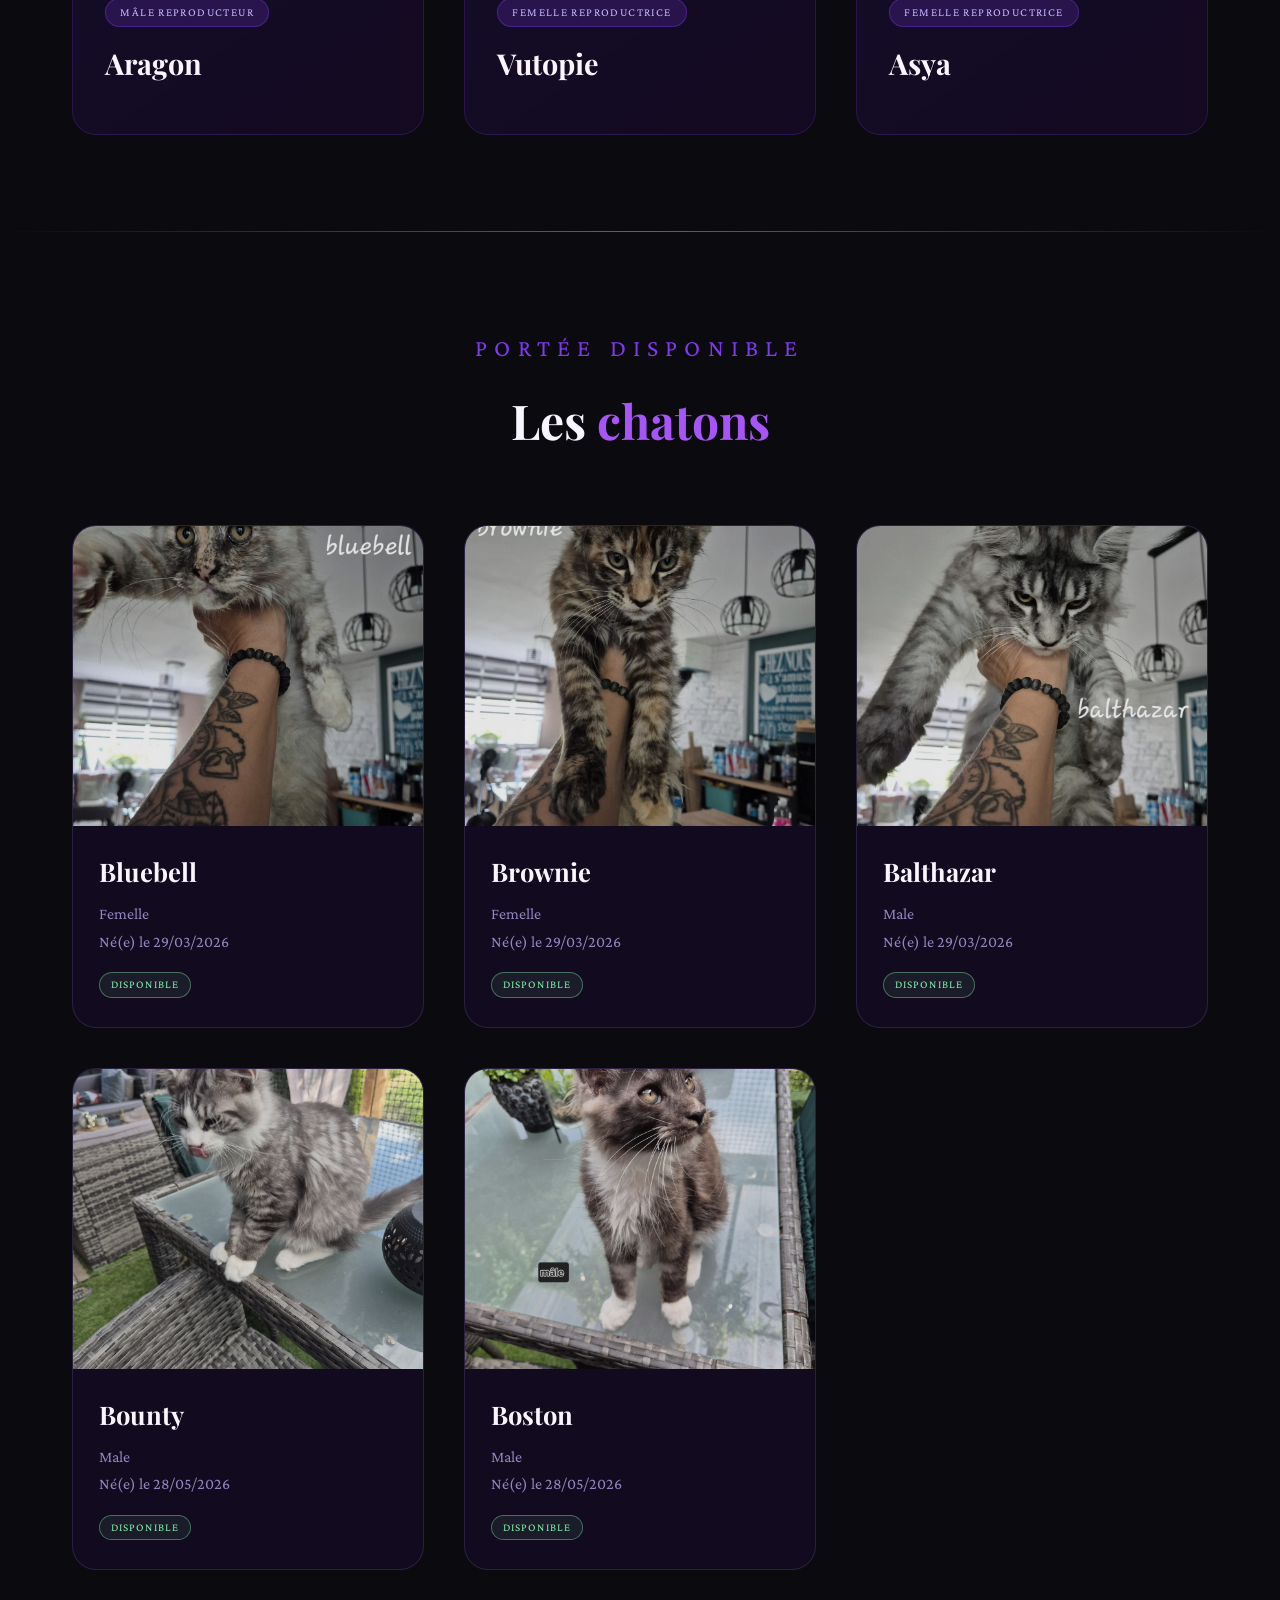
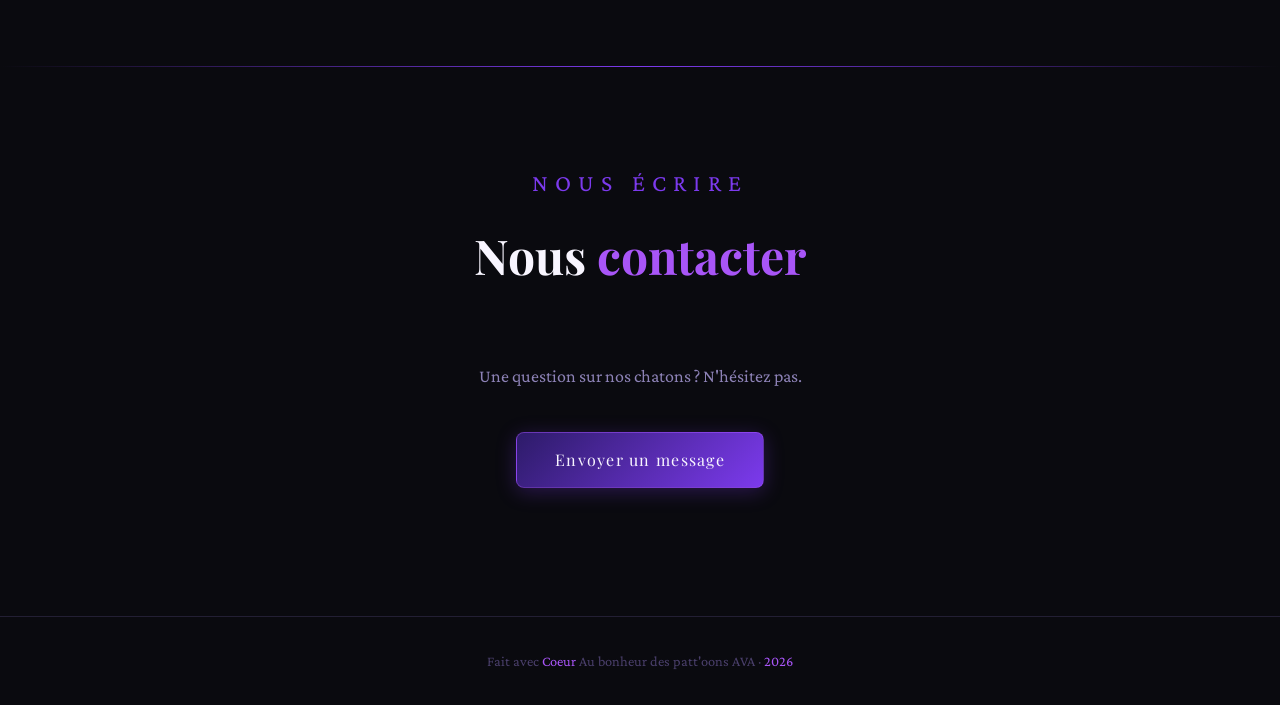
==== commit 4082df3b: "ajout des ptites icones de chats" ====
--- a/index.html
+++ b/index.html
@@ -33,48 +33,59 @@
   <div class="separateur"></div>
 
   <section id="parents">
-    <div class="section-wrapper">
-      <div class="section-titre">
-        <span class="eyebrow">Nos reproducteurs pedigree LOOF</span>
-        <span class="eyebrow"> Acaced obtenue en 2025 et SIRET en cours</span>
-        <h2>Les <span>parents</span></h2>
-      </div>
+  <div class="section-wrapper">
 
-      <div class="grille-parents">
+    <!-- TITRE -->
+    <div class="section-titre">
+      <span class="eyebrow">Nos reproducteurs pedigree LOOF</span>
+      <span class="eyebrow">Acaced obtenue en 2025 et SIRET en cours</span>
 
-        <article class="card-parent">
-          <div class="photo">
-            <img src="images/aragon.jpg" alt="Aragon">
-          </div>
-          <div class="infos">
-            <span class="badge-role">Mâle reproducteur</span>
-            <h3>Aragon</h3>
-          </div>
-        </article>
+      <div class="titre-parents">
+        <img src="images/cat.jpg" alt="" class="image-titre">
 
-        <article class="card-parent">
-          <div class="photo">
-            <img src="images/vutopie.jpg" alt="Vutopie">
-          </div>
-          <div class="infos">
-            <span class="badge-role">Femelle reproductrice</span>
-            <h3>Vutopie</h3>
-          </div>
-        </article>
+        <h2><span>Les parents</span></h2>
 
-        <article class="card-parent">
-          <div class="photo">
-            <img src="images/asya.jpg" alt="Asya">
-          </div>
-          <div class="infos">
-            <span class="badge-role">Femelle reproductrice</span>
-            <h3>Asya</h3>
-          </div>
-        </article>
-
+        <img src="images/cat.jpg" alt="" class="image-titre">
       </div>
     </div>
-  </section>
+
+    <!-- CARTES DES PARENTS -->
+    <div class="grille-parents">
+
+      <article class="card-parent">
+        <div class="photo">
+          <img src="images/aragon.jpg" alt="Aragon">
+        </div>
+        <div class="infos">
+          <span class="badge-role">Mâle reproducteur</span>
+          <h3>Aragon</h3>
+        </div>
+      </article>
+
+      <article class="card-parent">
+        <div class="photo">
+          <img src="images/vutopie.jpg" alt="Vutopie">
+        </div>
+        <div class="infos">
+          <span class="badge-role">Femelle reproductrice</span>
+          <h3>Vutopie</h3>
+        </div>
+      </article>
+
+      <article class="card-parent">
+        <div class="photo">
+          <img src="images/asya.jpg" alt="Asya">
+        </div>
+        <div class="infos">
+          <span class="badge-role">Femelle reproductrice</span>
+          <h3>Asya</h3>
+        </div>
+      </article>
+
+    </div>
+
+  </div>
+</section>
 
   <div class="separateur"></div>
 
--- a/style.css
+++ b/style.css
@@ -154,6 +154,27 @@
 
 .section-titre h2 span { color: var(--violet-clair); }
 
+.titre-parents {
+  display: flex;
+  flex-direction: row;
+  align-items: center;
+  justify-content: center;
+  gap: 2rem;
+}
+
+.titre-parents h2 {
+  margin: 0;
+  white-space: nowrap;
+}
+
+.image-titre {
+  width: 120px;
+  height: 120px;
+  object-fit: cover;
+  border-radius: 50%;
+  border: 1px solid rgba(168, 85, 247, 0.4);
+  flex-shrink: 0;
+}
 
 .grille-parents {
   display: grid;
@@ -446,6 +467,16 @@
 
 
   /* PARENTS */
+
+    .titre-parents {
+    gap: 0.8rem;
+  }
+
+  .image-titre {
+    width: 65px;
+    height: 65px;
+  
+}
   .grille-parents {
     grid-template-columns: 1fr;
     gap: 1.8rem;
